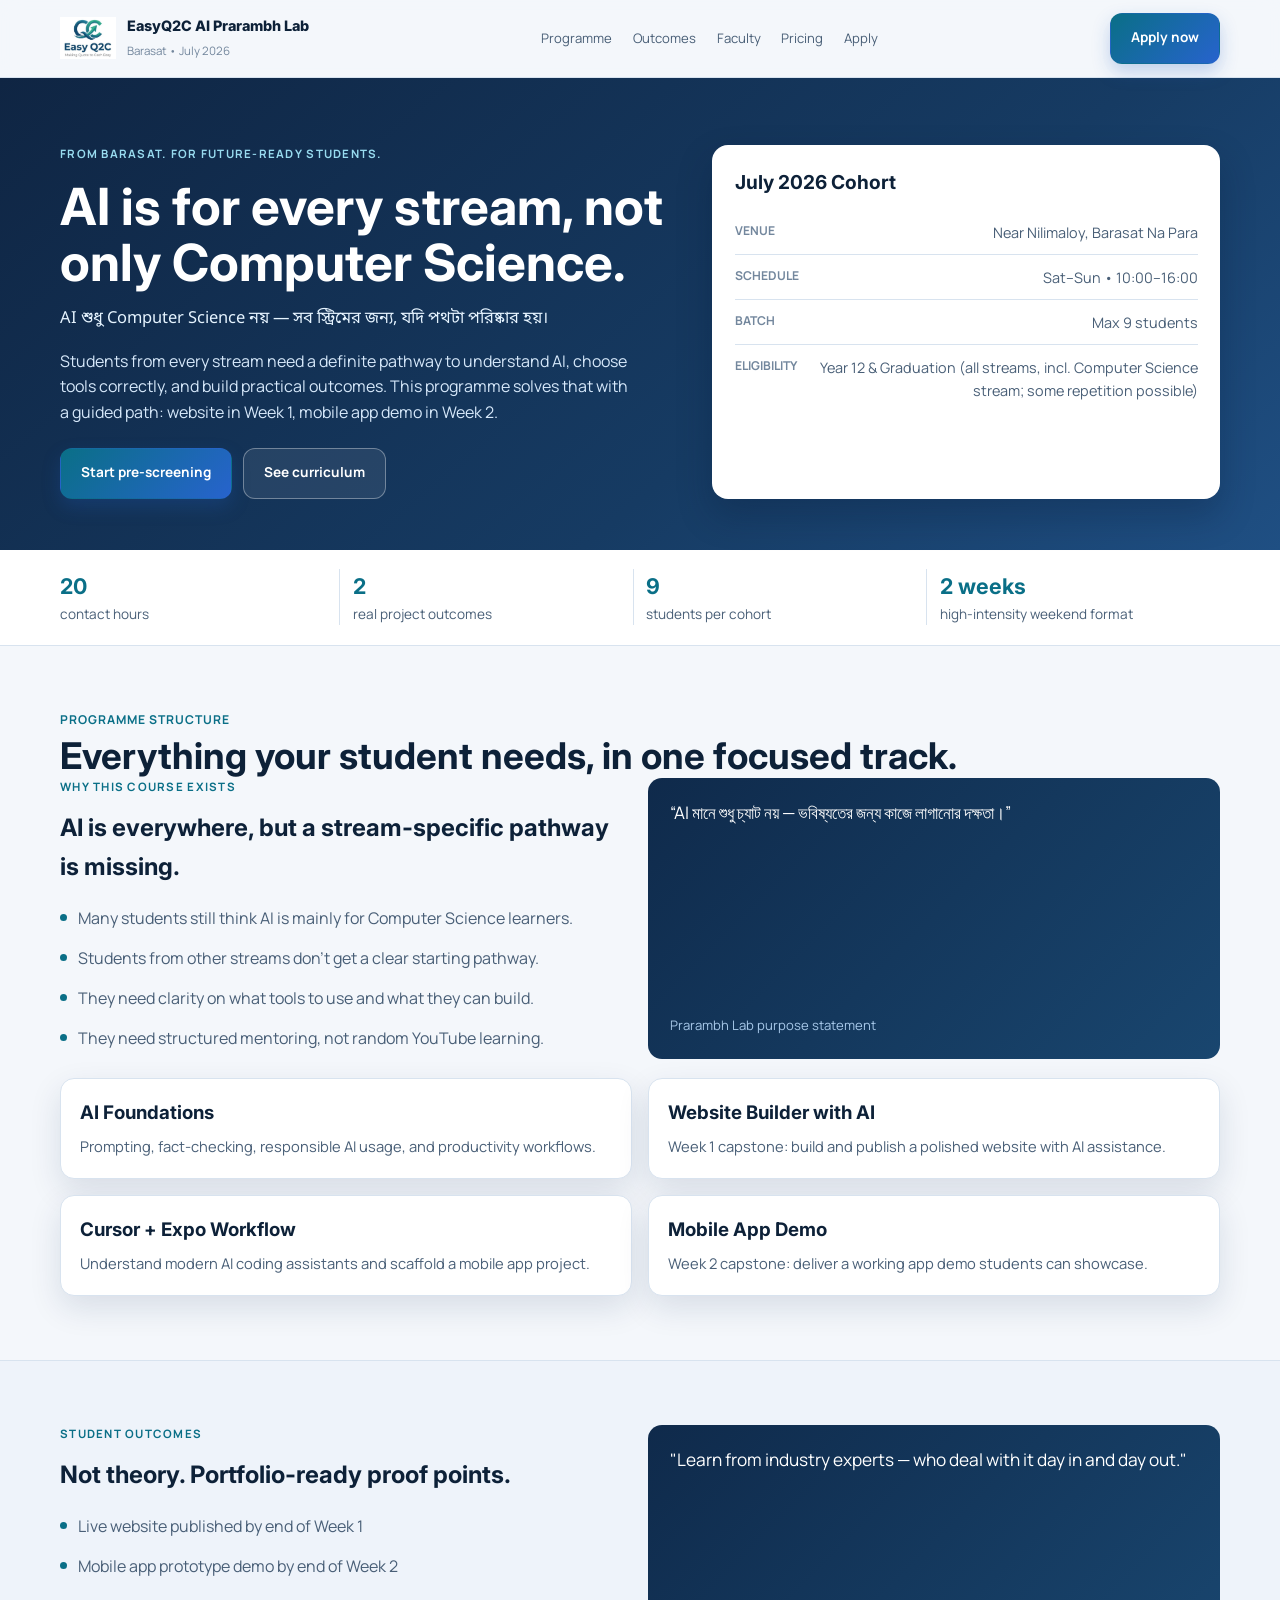
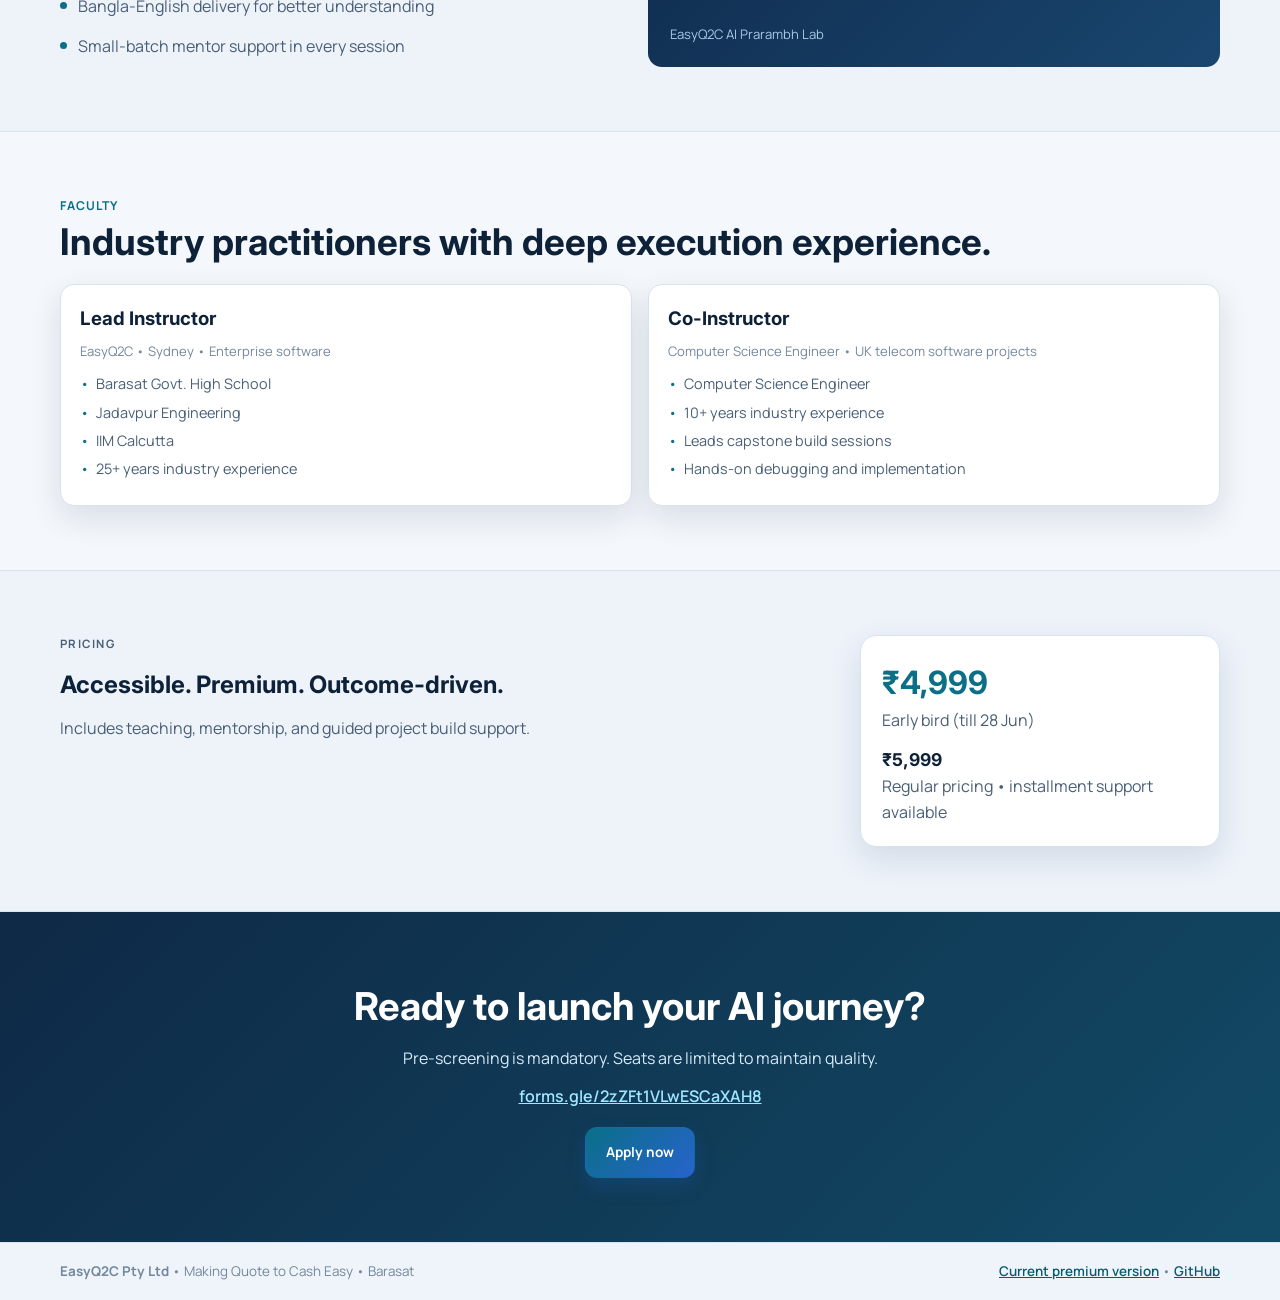
==== index-crimson.html @ 599322ce "Refine positioning: AI is for every stream, not only Computer Science. Update hero and problem frami" ====
<!DOCTYPE html>
<html lang="en">
<head>
  <meta charset="UTF-8">
  <meta name="viewport" content="width=device-width, initial-scale=1.0">
  <meta name="description" content="EasyQ2C AI Prarambh Lab — AI is for every stream, not only Computer Science. Premium hybrid training in Barasat with a clear pathway to use and build with AI tools.">
  <title>EasyQ2C AI Prarambh Lab | Crimson-style Preview</title>
  <link rel="stylesheet" href="styles-crimson.css?v=20260621-0112">
  <link rel="icon" href="assets/EasyQ2CLogo.jpeg" type="image/jpeg">
</head>
<body>
  <header class="site-header">
    <div class="container header-inner">
      <a class="brand" href="#">
        <img src="assets/EasyQ2CLogo.jpeg" alt="EasyQ2C">
        <div>
          <strong>EasyQ2C AI Prarambh Lab</strong>
          <span>Barasat • July 2026</span>
        </div>
      </a>
      <button id="menuToggle" class="menu-toggle" aria-label="Toggle menu">☰</button>
      <nav>
        <ul id="navLinks" class="nav-links">
          <li><a href="#programme">Programme</a></li>
          <li><a href="#outcomes">Outcomes</a></li>
          <li><a href="#faculty">Faculty</a></li>
          <li><a href="#pricing">Pricing</a></li>
          <li><a href="#apply">Apply</a></li>
        </ul>
      </nav>
      <a id="headerCtaDesktop" class="btn btn-primary" href="https://forms.gle/2zZFt1VLwESCaXAH8" target="_blank" rel="noopener">Apply now</a>
    </div>
  </header>

  <section class="hero">
    <div class="container hero-grid">
      <div class="hero-copy">
        <p class="eyebrow">From Barasat. For future-ready students.</p>
        <h1>AI is for every stream, not only Computer Science.</h1>
        <p class="hero-sub">AI শুধু Computer Science নয় — সব স্ট্রিমের জন্য, যদি পথটা পরিষ্কার হয়।</p>
        <p class="hero-lead">
          Students from every stream need a definite pathway to understand AI, choose tools correctly,
          and build practical outcomes. This programme solves that with a guided path: website in Week 1, mobile app demo in Week 2.
        </p>
        <div class="hero-actions">
          <a class="btn btn-primary" href="https://forms.gle/2zZFt1VLwESCaXAH8" target="_blank" rel="noopener">Start pre-screening</a>
          <a class="btn btn-secondary" href="#programme">See curriculum</a>
        </div>
      </div>
      <aside class="hero-panel">
        <h2>July 2026 Cohort</h2>
        <ul>
          <li><strong>Venue</strong><span>Near Nilimaloy, Barasat Na Para</span></li>
          <li><strong>Schedule</strong><span>Sat–Sun • 10:00–16:00</span></li>
          <li><strong>Batch</strong><span>Max 9 students</span></li>
          <li><strong>Eligibility</strong><span>Year 12 & Graduation (all streams, incl. Computer Science stream; some repetition possible)</span></li>
        </ul>
      </aside>
    </div>
  </section>

  <section class="trust-strip">
    <div class="container trust-grid">
      <article><h3>20</h3><p>contact hours</p></article>
      <article><h3>2</h3><p>real project outcomes</p></article>
      <article><h3>9</h3><p>students per cohort</p></article>
      <article><h3>2 weeks</h3><p>high-intensity weekend format</p></article>
    </div>
  </section>

  <section id="programme" class="section">
    <div class="container">
      <header class="section-head">
        <p>Programme Structure</p>
        <h2>Everything your student needs, in one focused track.</h2>
      </header>
      <div class="split" style="margin-bottom:1rem;">
        <div>
          <p class="eyebrow-dark">Why this course exists</p>
          <h2>AI is everywhere, but a stream-specific pathway is missing.</h2>
          <ul class="checklist">
            <li>Many students still think AI is mainly for Computer Science learners.</li>
            <li>Students from other streams don't get a clear starting pathway.</li>
            <li>They need clarity on what tools to use and what they can build.</li>
            <li>They need structured mentoring, not random YouTube learning.</li>
          </ul>
        </div>
        <div class="quote-box">
          <p>“AI মানে শুধু চ্যাট নয় — ভবিষ্যতের জন্য কাজে লাগানোর দক্ষতা।”</p>
          <span>Prarambh Lab purpose statement</span>
        </div>
      </div>
      <div class="service-grid">
        <article class="card">
          <h3>AI Foundations</h3>
          <p>Prompting, fact-checking, responsible AI usage, and productivity workflows.</p>
        </article>
        <article class="card">
          <h3>Website Builder with AI</h3>
          <p>Week 1 capstone: build and publish a polished website with AI assistance.</p>
        </article>
        <article class="card">
          <h3>Cursor + Expo Workflow</h3>
          <p>Understand modern AI coding assistants and scaffold a mobile app project.</p>
        </article>
        <article class="card">
          <h3>Mobile App Demo</h3>
          <p>Week 2 capstone: deliver a working app demo students can showcase.</p>
        </article>
      </div>
    </div>
  </section>

  <section id="outcomes" class="section section-alt">
    <div class="container split">
      <div>
        <p class="eyebrow-dark">Student outcomes</p>
        <h2>Not theory. Portfolio-ready proof points.</h2>
        <ul class="checklist">
          <li>Live website published by end of Week 1</li>
          <li>Mobile app prototype demo by end of Week 2</li>
          <li>Bangla-English delivery for better understanding</li>
          <li>Small-batch mentor support in every session</li>
        </ul>
      </div>
      <div class="quote-box">
        <p>"Learn from industry experts — who deal with it day in and day out."</p>
        <span>EasyQ2C AI Prarambh Lab</span>
      </div>
    </div>
  </section>

  <section id="faculty" class="section">
    <div class="container">
      <header class="section-head">
        <p>Faculty</p>
        <h2>Industry practitioners with deep execution experience.</h2>
      </header>
      <div class="faculty-grid">
        <article class="faculty-card">
          <h3>Lead Instructor</h3>
          <p class="meta">EasyQ2C • Sydney • Enterprise software</p>
          <ul>
            <li>Barasat Govt. High School</li>
            <li>Jadavpur Engineering</li>
            <li>IIM Calcutta</li>
            <li>25+ years industry experience</li>
          </ul>
        </article>
        <article class="faculty-card">
          <h3>Co-Instructor</h3>
          <p class="meta">Computer Science Engineer • UK telecom software projects</p>
          <ul>
            <li>Computer Science Engineer</li>
            <li>10+ years industry experience</li>
            <li>Leads capstone build sessions</li>
            <li>Hands-on debugging and implementation</li>
          </ul>
        </article>
      </div>
    </div>
  </section>

  <section id="pricing" class="section section-alt">
    <div class="container pricing-wrap">
      <div>
        <p class="eyebrow-dark">Pricing</p>
        <h2>Accessible. Premium. Outcome-driven.</h2>
        <p>Includes teaching, mentorship, and guided project build support.</p>
      </div>
      <div class="price-card">
        <h3>₹4,999</h3>
        <p>Early bird (till 28 Jun)</p>
        <h4>₹5,999</h4>
        <p>Regular pricing • installment support available</p>
      </div>
    </div>
  </section>

  <section id="apply" class="section cta-final">
    <div class="container cta-inner">
      <h2>Ready to launch your AI journey?</h2>
      <p>Pre-screening is mandatory. Seats are limited to maintain quality.</p>
      <a class="cta-link" href="https://forms.gle/2zZFt1VLwESCaXAH8" target="_blank" rel="noopener">forms.gle/2zZFt1VLwESCaXAH8</a>
      <div class="hero-actions">
        <a class="btn btn-primary" href="https://forms.gle/2zZFt1VLwESCaXAH8" target="_blank" rel="noopener">Apply now</a>
        <a class="btn btn-secondary" data-whatsapp-btn href="#" style="display:none">Contact on WhatsApp</a>
      </div>
    </div>
  </section>

  <footer class="site-footer">
    <div class="container footer-inner">
      <p><strong>EasyQ2C Pty Ltd</strong> • Making Quote to Cash Easy • Barasat</p>
      <p><a href="index.html">Current premium version</a> • <a href="https://github.com/pratim-easyq2c/aitraining-barasat" target="_blank" rel="noopener">GitHub</a></p>
    </div>
  </footer>

  <script src="config.js"></script>
  <script src="site.js?v=20260621-0112"></script>
</body>
</html>
---- styles-crimson.css ----
@import url('https://fonts.googleapis.com/css2?family=Inter:wght@400;500;600;700;800&family=Manrope:wght@400;500;600;700&family=Noto+Sans+Bengali:wght@400;500;600;700&display=swap');

:root {
  --bg: #f4f7fb;
  --surface: #ffffff;
  --surface-alt: #eef3fa;
  --text: #0d2138;
  --text-soft: #495f77;
  --muted: #73879d;
  --line: #d8e3ef;
  --brand: #0a6f87;
  --brand-2: #2763cd;
  --brand-dark: #085b6f;
  --hero: #0f2543;
  --hero-2: #163b63;
  --white: #ffffff;
  --success: #1f8f64;
  --radius: 16px;
  --shadow: 0 12px 32px rgba(17, 44, 79, 0.12);
  --max: 1160px;
  --font-heading: 'Inter', system-ui, sans-serif;
  --font-body: 'Manrope', system-ui, sans-serif;
  --font-bn: 'Noto Sans Bengali', sans-serif;
}

* { box-sizing: border-box; margin: 0; padding: 0; }
html { scroll-behavior: smooth; }
body {
  font-family: var(--font-body);
  background: var(--bg);
  color: var(--text);
  line-height: 1.6;
}

a { color: inherit; }
.container { width: min(var(--max), 92vw); margin: 0 auto; }

.site-header {
  position: sticky;
  top: 0;
  z-index: 100;
  background: rgba(244, 247, 251, 0.92);
  backdrop-filter: blur(10px);
  border-bottom: 1px solid var(--line);
}
.header-inner {
  display: flex;
  align-items: center;
  justify-content: space-between;
  gap: 1rem;
  padding: 0.8rem 0;
}
.brand {
  display: flex;
  align-items: center;
  gap: 0.7rem;
  text-decoration: none;
}
.brand img { height: 42px; }
.brand strong {
  display: block;
  font-family: var(--font-heading);
  font-weight: 800;
  font-size: 0.9rem;
}
.brand span { font-size: 0.72rem; color: var(--muted); }

.nav-links {
  display: flex;
  list-style: none;
  gap: 1.3rem;
  font-size: 0.82rem;
  color: var(--text-soft);
}
.nav-links a { text-decoration: none; }
.nav-links a:hover { color: var(--brand); }

.menu-toggle {
  display: none;
  border: 1px solid var(--line);
  border-radius: 8px;
  background: var(--surface);
  padding: 0.25rem 0.6rem;
}

.btn {
  display: inline-flex;
  align-items: center;
  justify-content: center;
  text-decoration: none;
  padding: 0.85rem 1.25rem;
  border-radius: 12px;
  font-size: 0.85rem;
  font-weight: 700;
  border: 1px solid transparent;
  transition: 0.2s ease;
}
.btn:hover { transform: translateY(-1px); text-decoration: none; }
.btn-primary {
  color: var(--white);
  background: linear-gradient(135deg, var(--brand), var(--brand-2));
  box-shadow: 0 8px 18px rgba(32, 91, 188, 0.25);
}
.btn-secondary {
  color: var(--white);
  border-color: rgba(255, 255, 255, 0.35);
  background: rgba(255, 255, 255, 0.08);
}

.hero {
  background: linear-gradient(140deg, var(--hero) 0%, var(--hero-2) 62%, #1f4f83 100%);
  color: var(--white);
  padding: 4.2rem 0 3.2rem;
}
.hero-grid {
  display: grid;
  grid-template-columns: 1.1fr 0.9fr;
  gap: 2rem;
}
.eyebrow, .eyebrow-dark {
  font-size: 0.72rem;
  text-transform: uppercase;
  letter-spacing: 0.11em;
  font-weight: 700;
}
.eyebrow { color: #98dbef; margin-bottom: 0.9rem; }
.hero h1 {
  font-family: var(--font-heading);
  font-size: clamp(2rem, 4.4vw, 3.2rem);
  line-height: 1.1;
  margin-bottom: 1rem;
}
.hero-sub {
  font-family: var(--font-bn);
  font-size: 1.03rem;
  color: #e6f4ff;
  margin-bottom: 1rem;
}
.hero-lead {
  color: #d6e8fa;
  font-size: 1rem;
  margin-bottom: 1.4rem;
  max-width: 36rem;
}
.hero-actions { display: flex; flex-wrap: wrap; gap: 0.7rem; }

.hero-panel {
  background: var(--surface);
  color: var(--text);
  border-radius: var(--radius);
  padding: 1.4rem;
  box-shadow: 0 16px 34px rgba(7, 26, 54, 0.28);
}
.hero-panel h2 {
  font-family: var(--font-heading);
  font-size: 1.2rem;
  margin-bottom: 0.8rem;
}
.hero-panel ul { list-style: none; }
.hero-panel li {
  display: flex;
  justify-content: space-between;
  gap: 1rem;
  padding: 0.65rem 0;
  border-bottom: 1px solid var(--line);
}
.hero-panel li:last-child { border-bottom: none; }
.hero-panel strong { font-size: 0.76rem; color: var(--muted); text-transform: uppercase; }
.hero-panel span { font-size: 0.9rem; color: var(--text-soft); text-align: right; }

.trust-strip {
  background: var(--surface);
  border-bottom: 1px solid var(--line);
}
.trust-grid {
  display: grid;
  grid-template-columns: repeat(4, 1fr);
  gap: 0.8rem;
  padding: 1.2rem 0;
}
.trust-grid article {
  border-right: 1px solid var(--line);
  padding-right: 0.8rem;
}
.trust-grid article:last-child { border-right: none; }
.trust-grid h3 {
  font-family: var(--font-heading);
  color: var(--brand);
  font-size: 1.35rem;
}
.trust-grid p { color: var(--text-soft); font-size: 0.85rem; }

.section { padding: 4rem 0; }
.section-alt { background: var(--surface-alt); border-block: 1px solid var(--line); }

.section-head p {
  color: var(--brand);
  font-weight: 700;
  margin-bottom: 0.3rem;
  font-size: 0.76rem;
  text-transform: uppercase;
  letter-spacing: 0.08em;
}
.section-head h2 {
  font-family: var(--font-heading);
  font-size: clamp(1.6rem, 3.1vw, 2.3rem);
  line-height: 1.2;
}

.service-grid, .faculty-grid {
  margin-top: 1.2rem;
  display: grid;
  grid-template-columns: repeat(2, 1fr);
  gap: 1rem;
}
.card, .faculty-card {
  background: var(--surface);
  border: 1px solid var(--line);
  border-radius: 14px;
  box-shadow: var(--shadow);
  padding: 1.2rem;
}
.card h3, .faculty-card h3 {
  font-family: var(--font-heading);
  margin-bottom: 0.45rem;
}
.card p, .faculty-card p { color: var(--text-soft); font-size: 0.92rem; }

.split {
  display: grid;
  grid-template-columns: 1fr 1fr;
  gap: 1rem;
  align-items: stretch;
}
.eyebrow-dark {
  color: var(--brand);
  margin-bottom: 0.8rem;
}
.split h2 {
  font-family: var(--font-heading);
  margin-bottom: 0.8rem;
}

.checklist { list-style: none; }
.checklist li {
  padding: 0.45rem 0 0.45rem 1.15rem;
  position: relative;
  color: var(--text-soft);
}
.checklist li::before {
  content: '';
  position: absolute;
  left: 0;
  top: 0.95rem;
  width: 7px;
  height: 7px;
  border-radius: 50%;
  background: var(--brand);
}

.quote-box {
  border-radius: 14px;
  background: linear-gradient(135deg, #0f2a4b 0%, #19466f 100%);
  color: var(--white);
  padding: 1.4rem;
  display: flex;
  flex-direction: column;
  justify-content: space-between;
}
.quote-box p {
  font-size: 1.08rem;
  line-height: 1.45;
  margin-bottom: 1rem;
}
.quote-box span { color: #a7c8e9; font-size: 0.82rem; }

.faculty-card .meta { color: var(--muted); font-size: 0.82rem; margin-bottom: 0.65rem; }
.faculty-card ul { list-style: none; }
.faculty-card li {
  color: var(--text-soft);
  font-size: 0.9rem;
  margin: 0.33rem 0;
  padding-left: 1rem;
  position: relative;
}
.faculty-card li::before {
  content: '•';
  position: absolute;
  left: 0;
  color: var(--brand);
}

.pricing-wrap {
  display: grid;
  grid-template-columns: 1fr 360px;
  gap: 1rem;
  align-items: stretch;
}
.pricing-wrap h2 {
  font-family: var(--font-heading);
  margin-bottom: 0.7rem;
}
.pricing-wrap p { color: var(--text-soft); }

.price-card {
  border-radius: 16px;
  background: var(--surface);
  border: 1px solid var(--line);
  box-shadow: var(--shadow);
  padding: 1.3rem;
}
.price-card h3 {
  font-family: var(--font-heading);
  font-size: 2rem;
  color: var(--brand);
}
.price-card h4 {
  margin-top: 0.8rem;
  font-family: var(--font-heading);
  font-size: 1.1rem;
}

.cta-final {
  background: linear-gradient(135deg, #0e2946 0%, #124a65 100%);
  color: var(--white);
}
.cta-inner {
  text-align: center;
}
.cta-inner h2 {
  font-family: var(--font-heading);
  font-size: clamp(1.7rem, 3vw, 2.4rem);
}
.cta-inner p {
  margin-top: 0.5rem;
  color: #d7eaf9;
}
.cta-link {
  display: inline-block;
  margin: 0.8rem 0 1.1rem;
  color: #9fe7ff;
  font-weight: 600;
}
.cta-inner .hero-actions { justify-content: center; }

.site-footer {
  background: #eef4fa;
  border-top: 1px solid var(--line);
  padding: 1.1rem 0;
}
.footer-inner {
  display: flex;
  justify-content: space-between;
  gap: 0.8rem;
  flex-wrap: wrap;
  color: var(--muted);
  font-size: 0.84rem;
}
.site-footer a { color: var(--brand-dark); font-weight: 600; }

@media (max-width: 980px) {
  .hero-grid,
  .split,
  .pricing-wrap {
    grid-template-columns: 1fr;
  }
  .service-grid,
  .faculty-grid,
  .trust-grid {
    grid-template-columns: 1fr 1fr;
  }
}

@media (max-width: 768px) {
  .menu-toggle { display: block; }
  .nav-links {
    display: none;
    position: absolute;
    top: 100%;
    left: 0;
    right: 0;
    background: var(--surface);
    border: 1px solid var(--line);
    border-top: none;
    padding: 0.8rem;
    flex-direction: column;
    gap: 0.8rem;
  }
  .nav-links.open { display: flex; }
  .header-inner { position: relative; }
  .trust-grid,
  .service-grid,
  .faculty-grid {
    grid-template-columns: 1fr;
  }
  .trust-grid article {
    border-right: none;
    border-bottom: 1px solid var(--line);
    padding-bottom: 0.7rem;
  }
  .trust-grid article:last-child { border-bottom: none; }
}
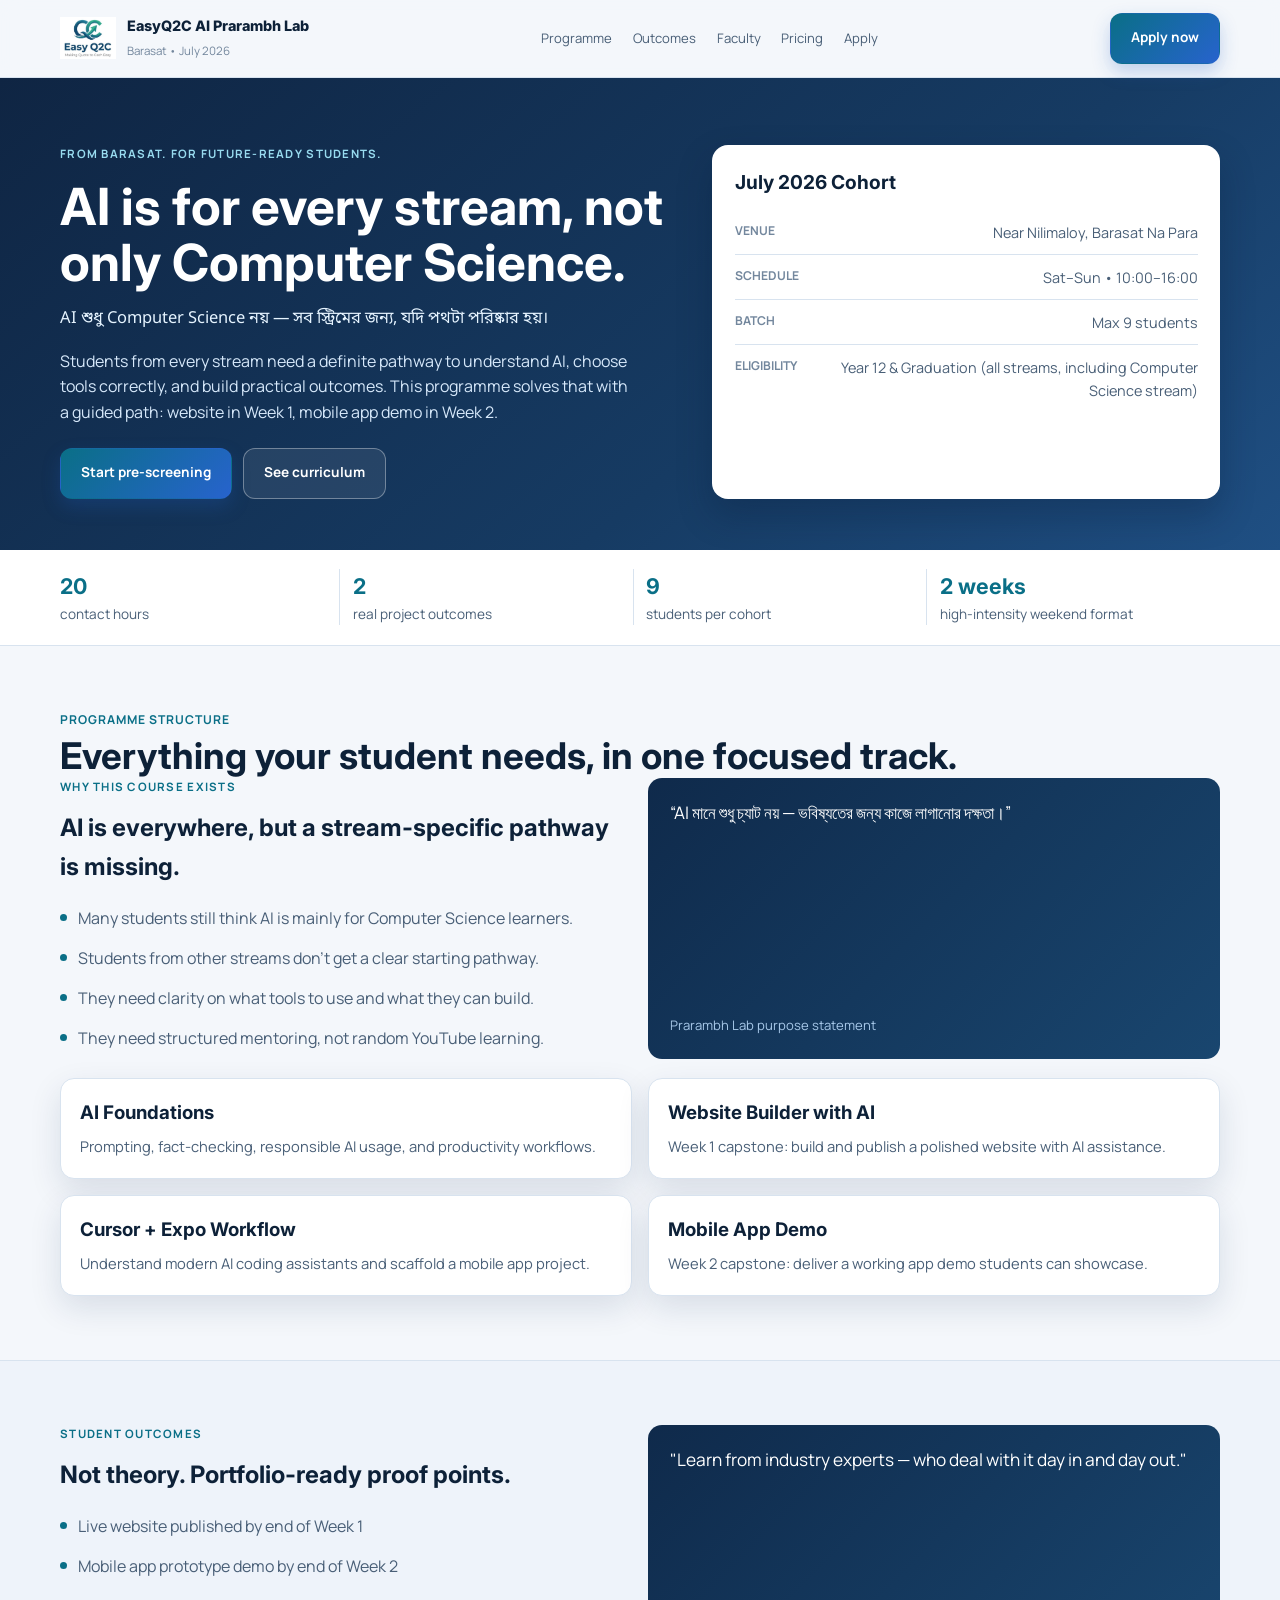
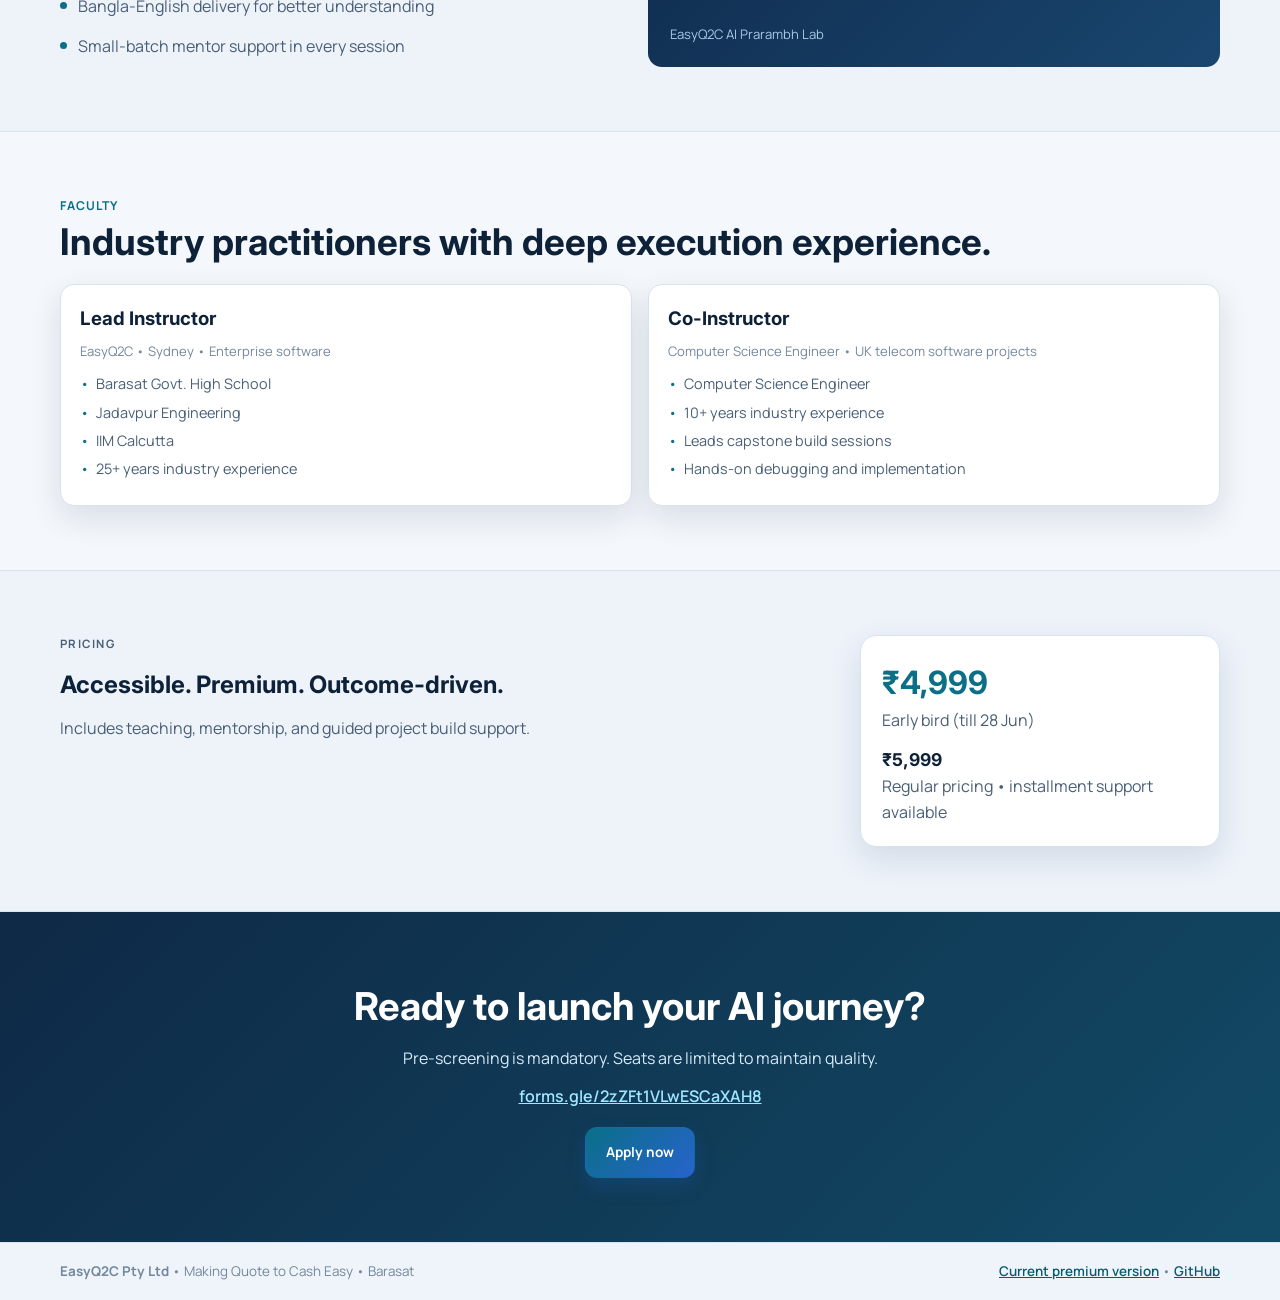
==== commit 1c1683c2: "Remove repetition disclaimer for Computer Science stream students. Co-authored-by: Cursor <cursorage" ====
--- a/index-crimson.html
+++ b/index-crimson.html
@@ -53,7 +53,7 @@
           <li><strong>Venue</strong><span>Near Nilimaloy, Barasat Na Para</span></li>
           <li><strong>Schedule</strong><span>Sat–Sun • 10:00–16:00</span></li>
           <li><strong>Batch</strong><span>Max 9 students</span></li>
-          <li><strong>Eligibility</strong><span>Year 12 & Graduation (all streams, incl. Computer Science stream; some repetition possible)</span></li>
+          <li><strong>Eligibility</strong><span>Year 12 & Graduation (all streams, including Computer Science stream)</span></li>
         </ul>
       </aside>
     </div>
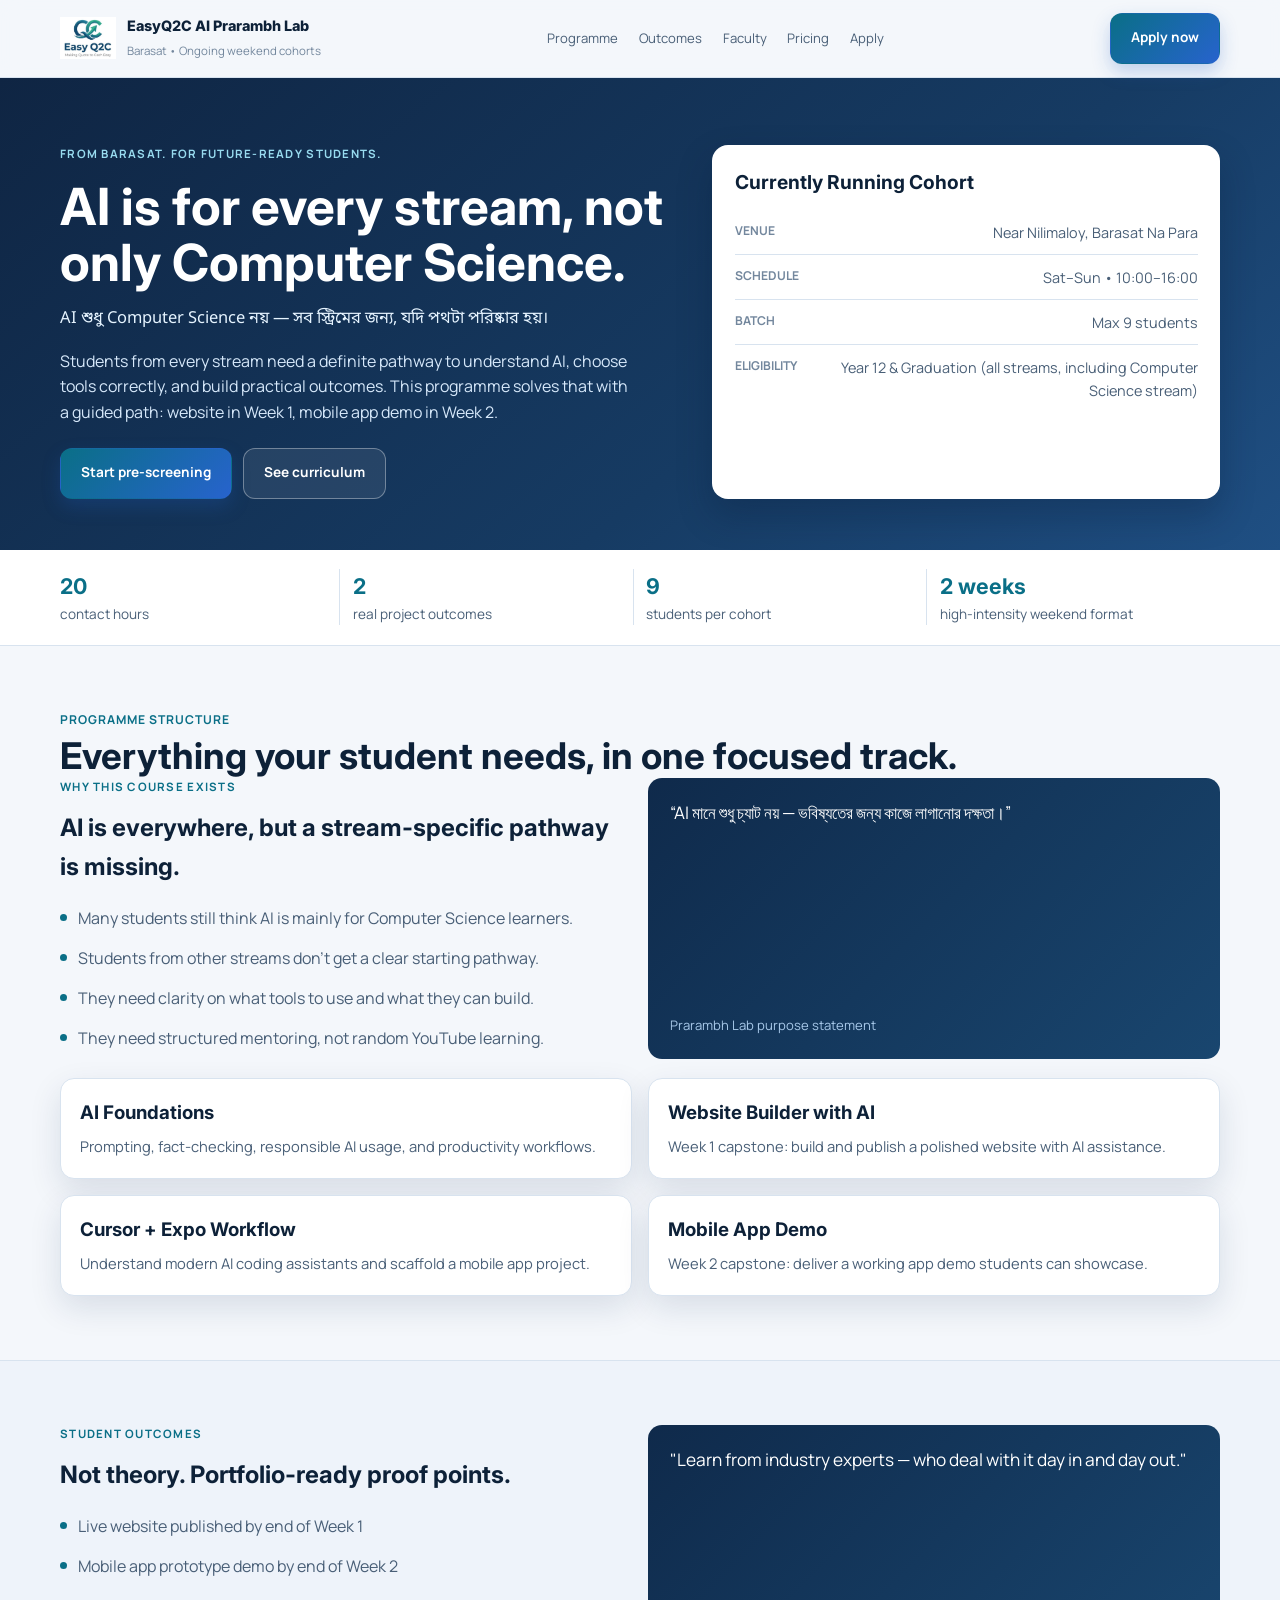
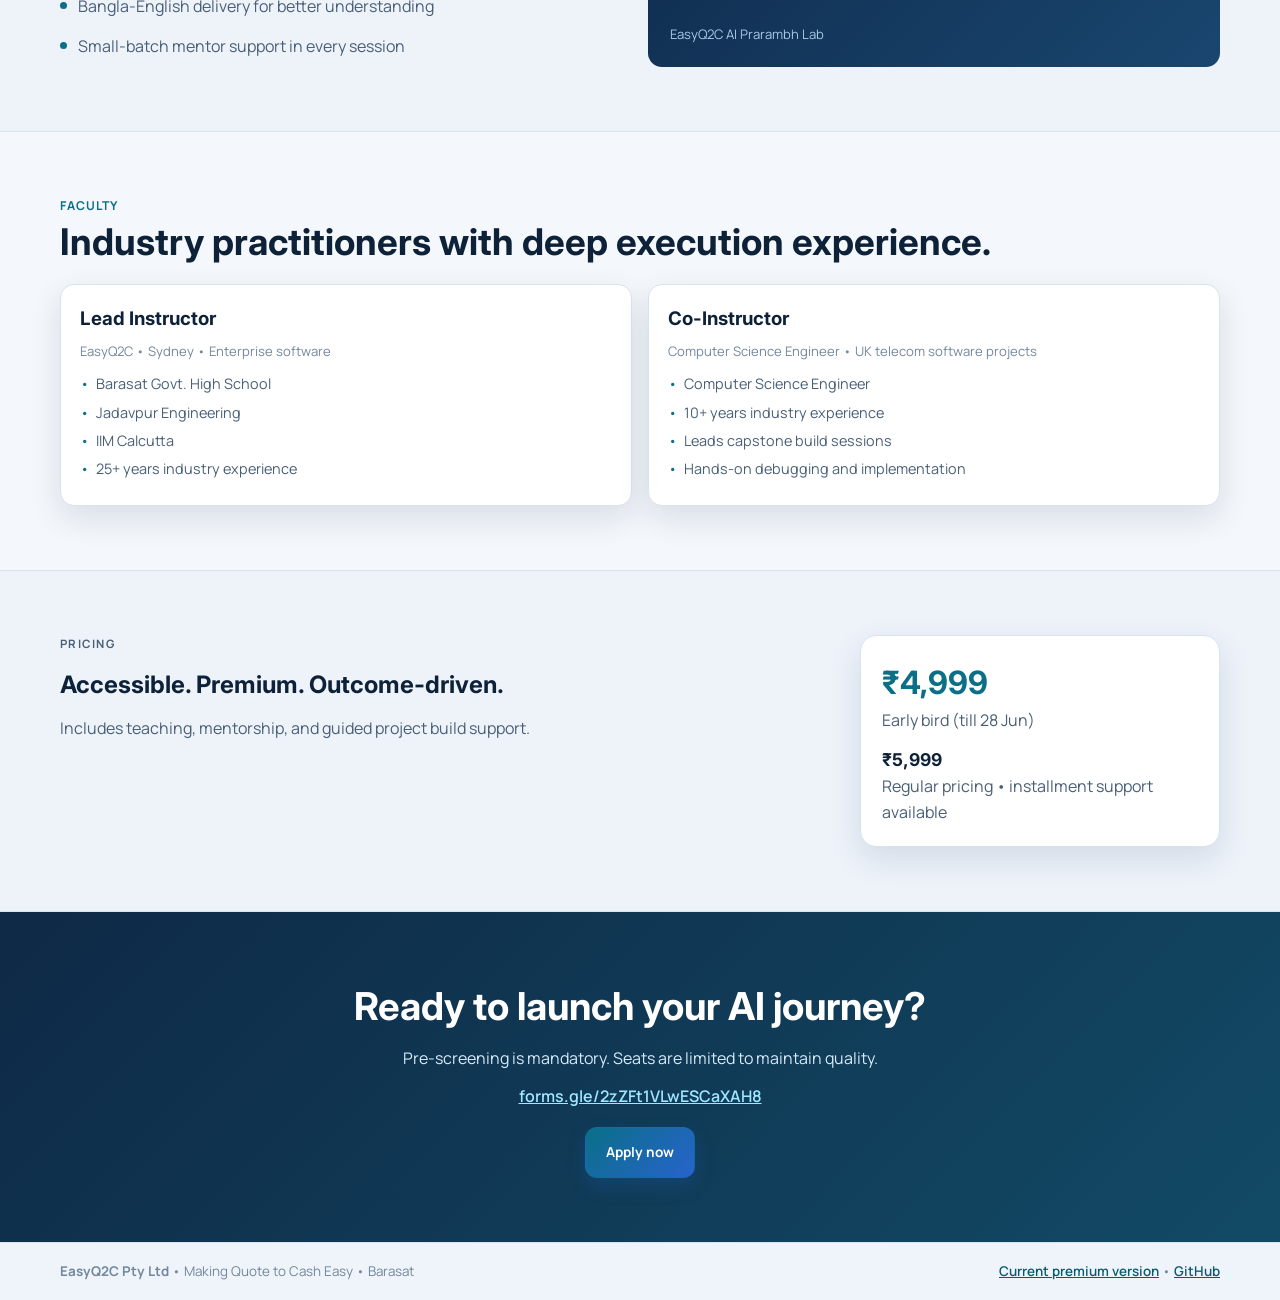
==== commit 65191c18: "Remove exact date references and present programme as ongoing. Switch to running cohort wording and " ====
--- a/index-crimson.html
+++ b/index-crimson.html
@@ -15,7 +15,7 @@
         <img src="assets/EasyQ2CLogo.jpeg" alt="EasyQ2C">
         <div>
           <strong>EasyQ2C AI Prarambh Lab</strong>
-          <span>Barasat • July 2026</span>
+          <span>Barasat • Ongoing weekend cohorts</span>
         </div>
       </a>
       <button id="menuToggle" class="menu-toggle" aria-label="Toggle menu">☰</button>
@@ -48,7 +48,7 @@
         </div>
       </div>
       <aside class="hero-panel">
-        <h2>July 2026 Cohort</h2>
+        <h2>Currently Running Cohort</h2>
         <ul>
           <li><strong>Venue</strong><span>Near Nilimaloy, Barasat Na Para</span></li>
           <li><strong>Schedule</strong><span>Sat–Sun • 10:00–16:00</span></li>
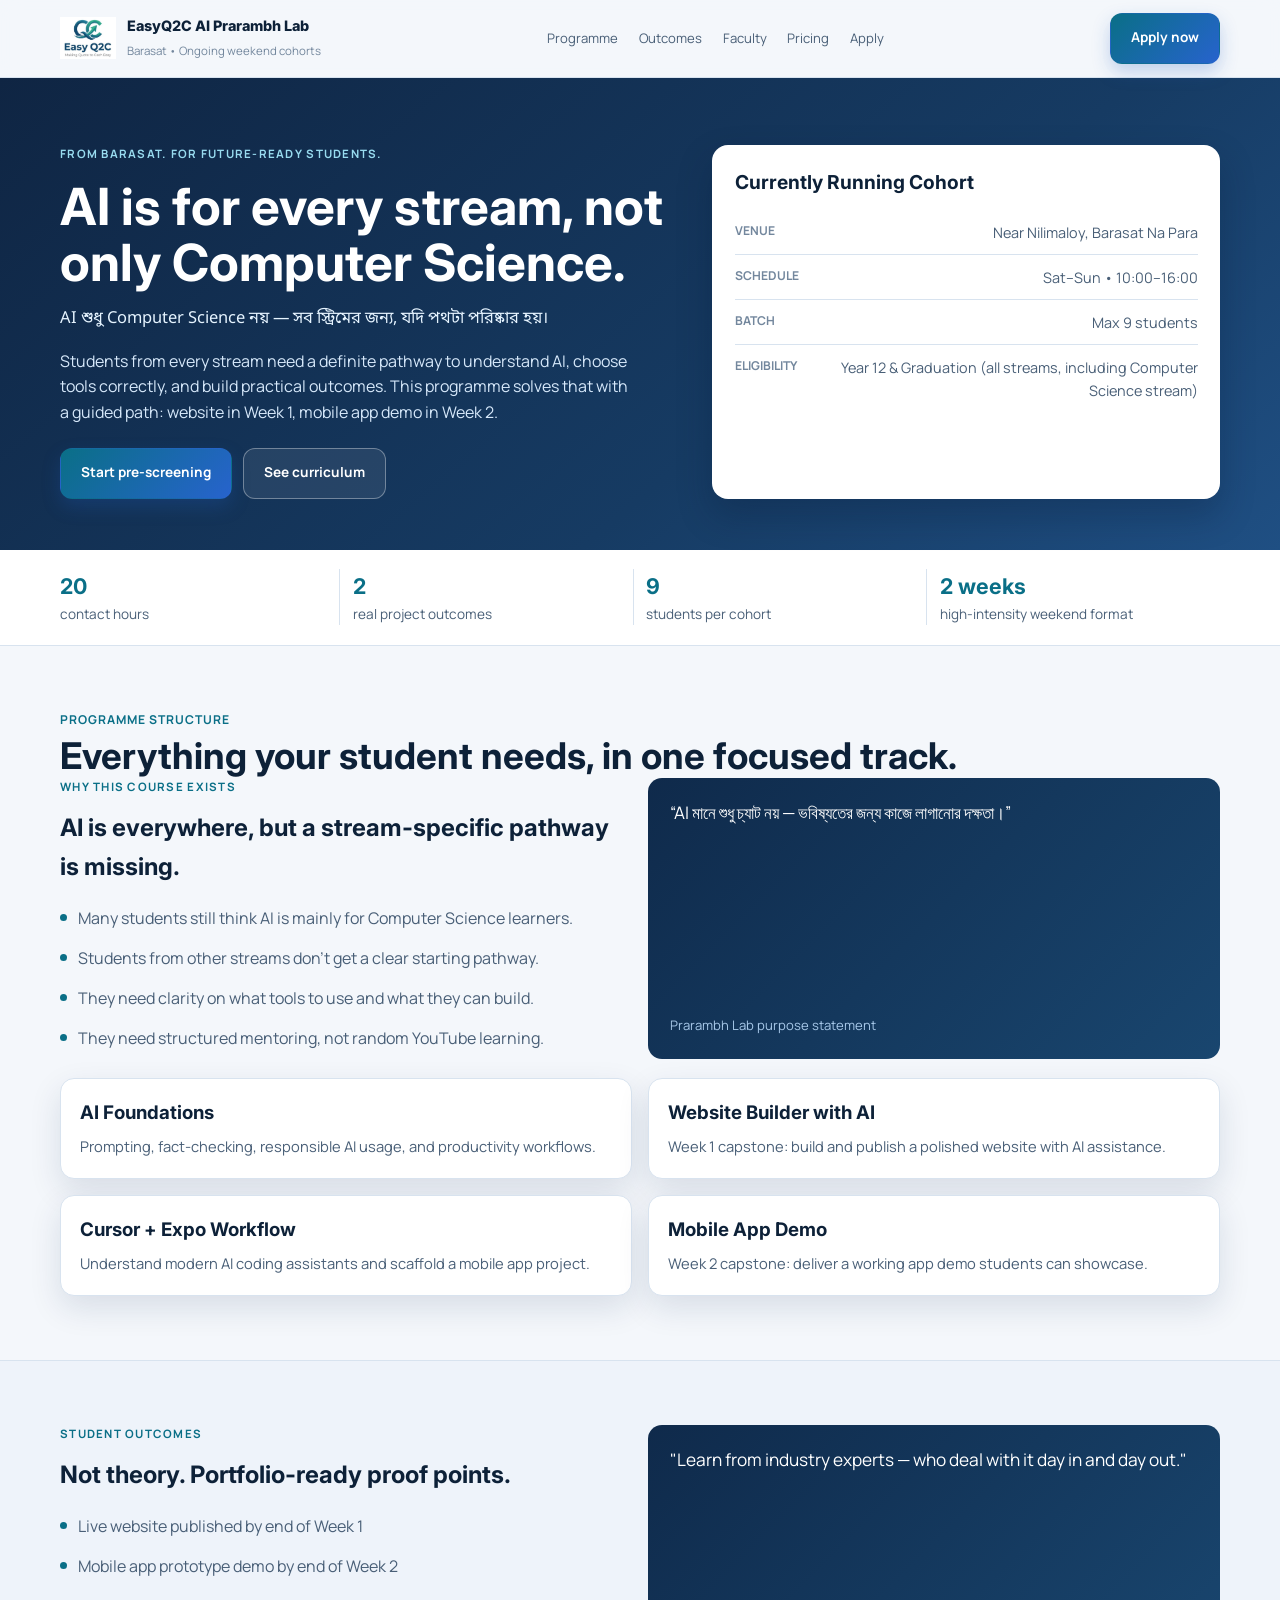
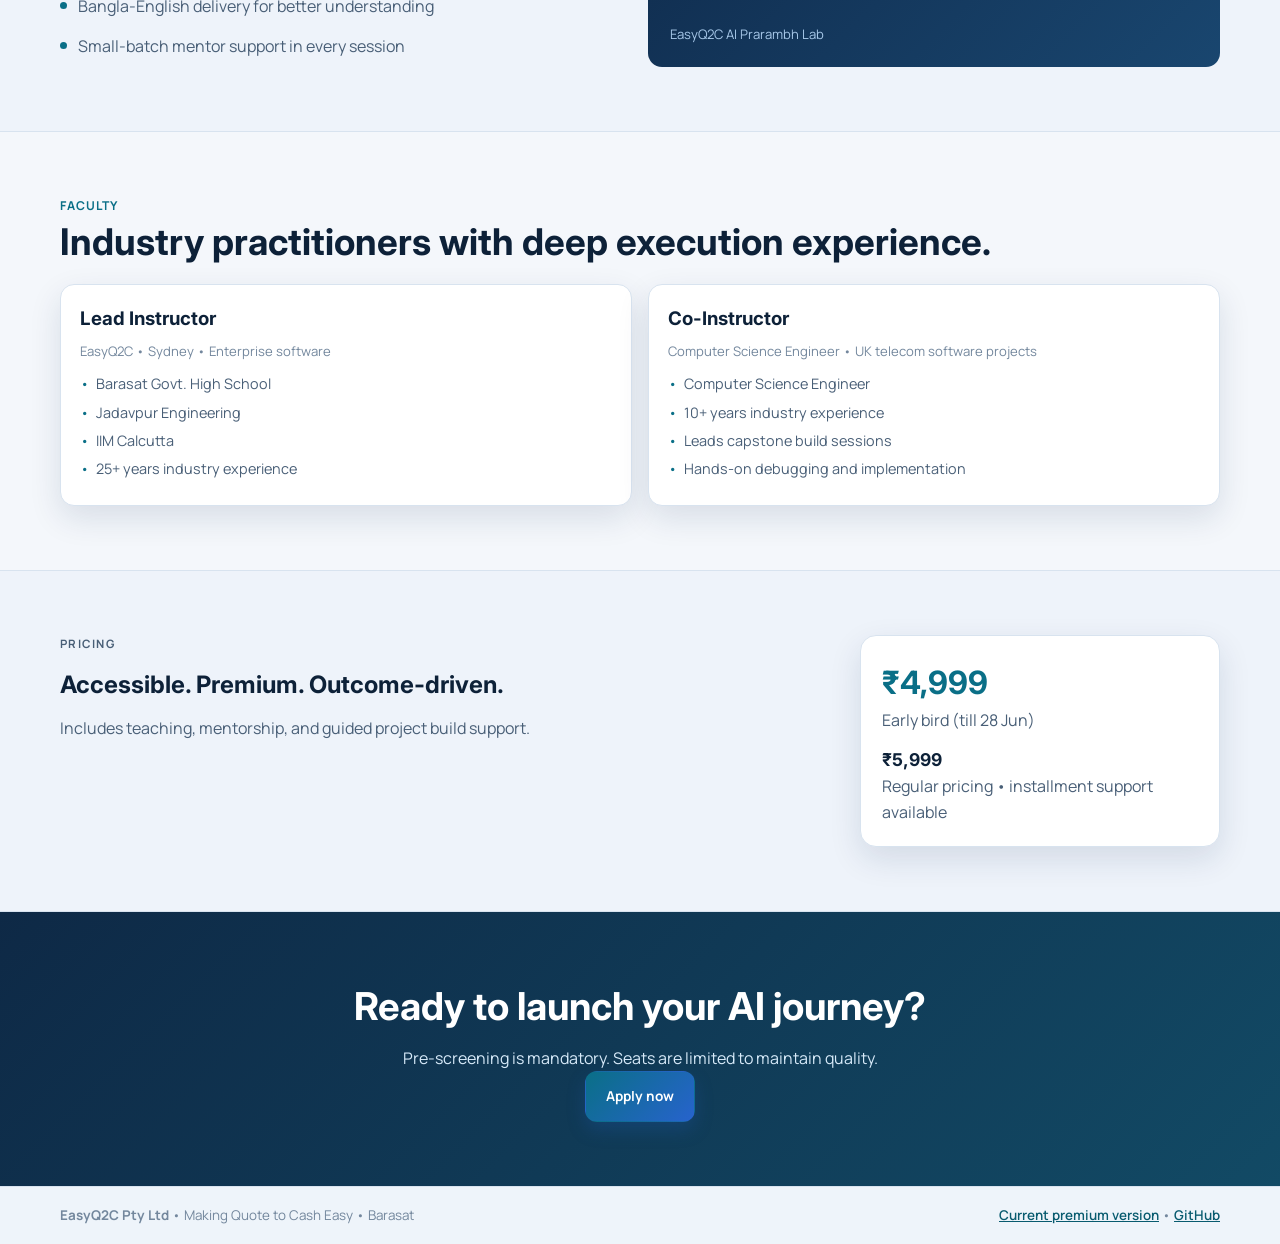
==== commit 7cdcc7a5: "Remove explicit visible form URL from CTA sections. Keep only button-based apply actions on both sit" ====
--- a/index-crimson.html
+++ b/index-crimson.html
@@ -181,7 +181,6 @@
     <div class="container cta-inner">
       <h2>Ready to launch your AI journey?</h2>
       <p>Pre-screening is mandatory. Seats are limited to maintain quality.</p>
-      <a class="cta-link" href="https://forms.gle/2zZFt1VLwESCaXAH8" target="_blank" rel="noopener">forms.gle/2zZFt1VLwESCaXAH8</a>
       <div class="hero-actions">
         <a class="btn btn-primary" href="https://forms.gle/2zZFt1VLwESCaXAH8" target="_blank" rel="noopener">Apply now</a>
         <a class="btn btn-secondary" data-whatsapp-btn href="#" style="display:none">Contact on WhatsApp</a>
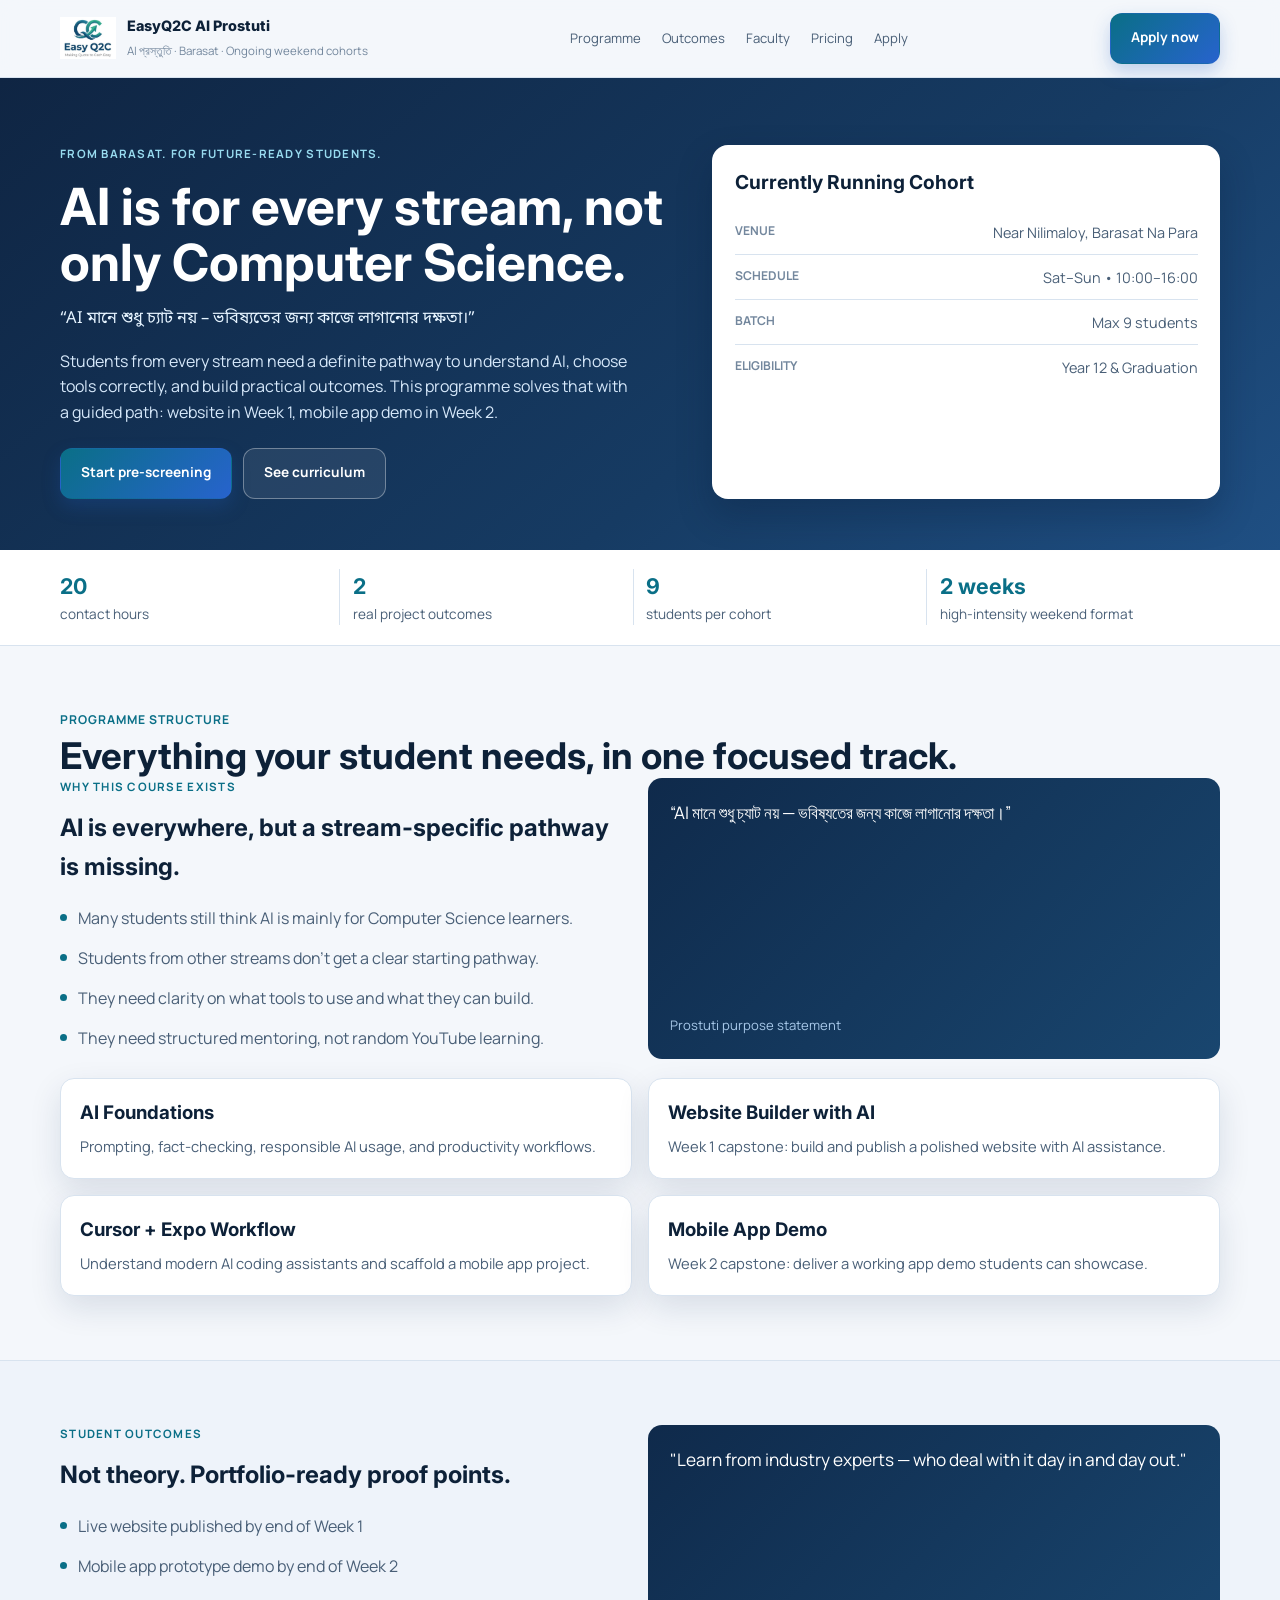
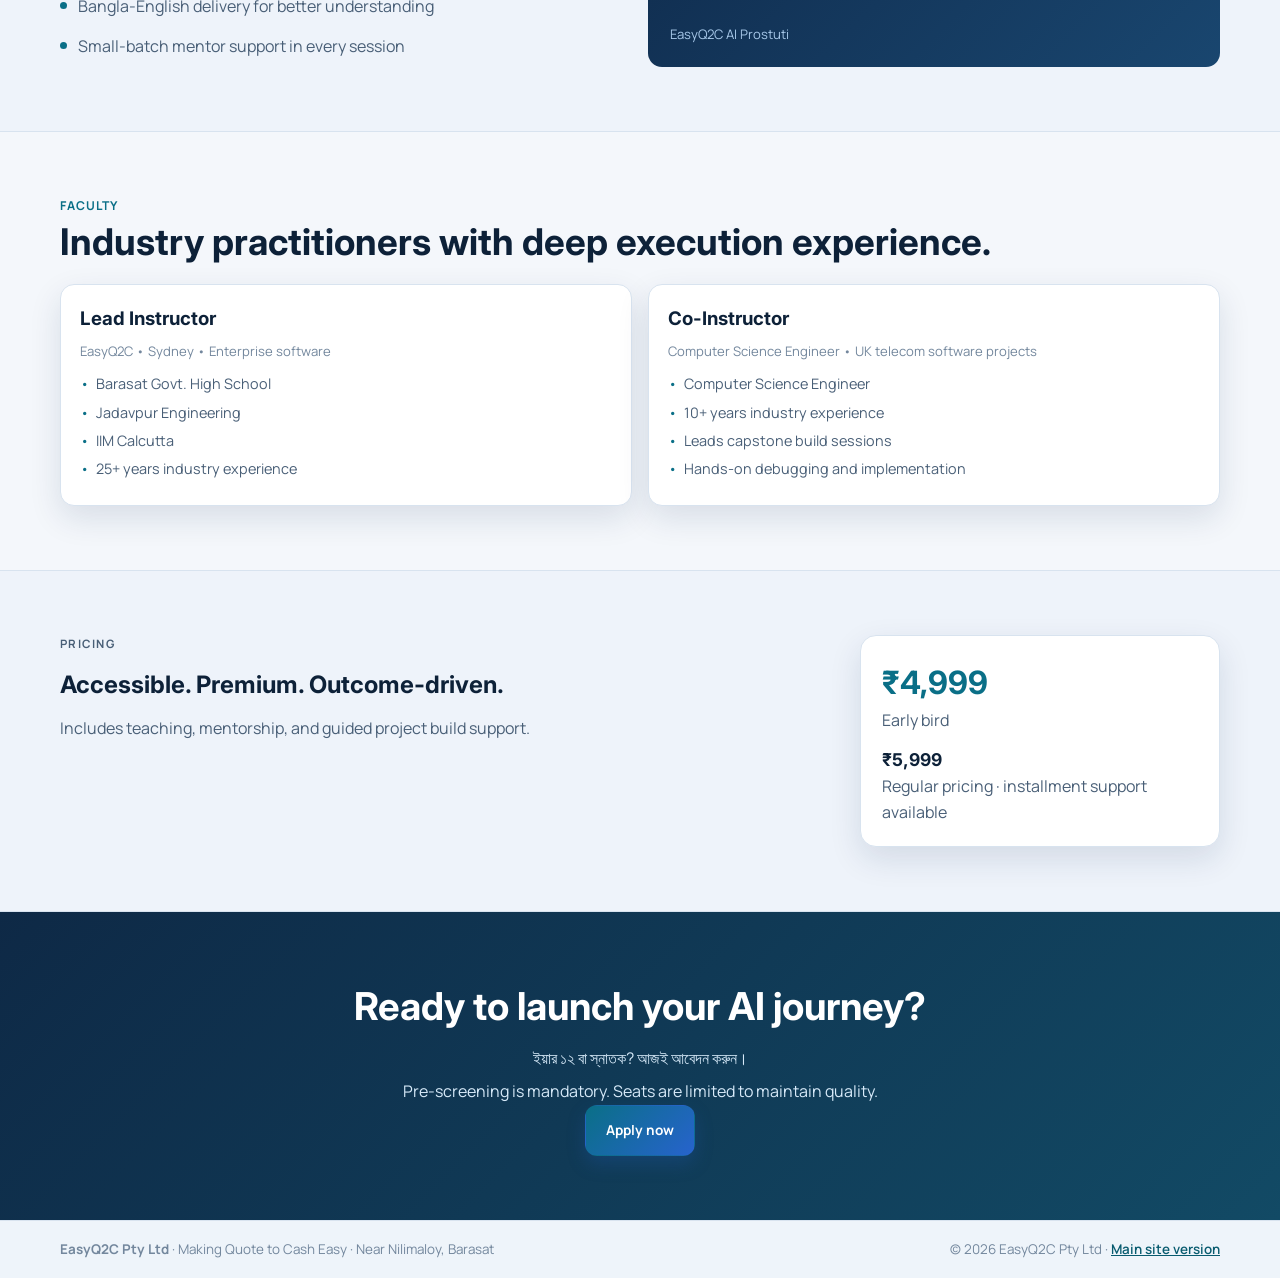
==== commit 3f26189a: "Rename programme to EasyQ2C AI Prostuti across site assets Co-authored-by: Cursor <cursoragent@curso" ====
--- a/index-crimson.html
+++ b/index-crimson.html
@@ -3,9 +3,9 @@
 <head>
   <meta charset="UTF-8">
   <meta name="viewport" content="width=device-width, initial-scale=1.0">
-  <meta name="description" content="EasyQ2C AI Prarambh Lab — AI is for every stream, not only Computer Science. Premium hybrid training in Barasat with a clear pathway to use and build with AI tools.">
-  <title>EasyQ2C AI Prarambh Lab | Crimson-style Preview</title>
-  <link rel="stylesheet" href="styles-crimson.css?v=20260621-0112">
+  <meta name="description" content="EasyQ2C AI Prostuti (AI প্রস্তুতি) — AI is for every stream, not only Computer Science. Premium hybrid training in Barasat with a clear pathway to use and build with AI tools.">
+  <title>EasyQ2C AI Prostuti · Barasat · Crimson Preview</title>
+  <link rel="stylesheet" href="styles-crimson.css?v=20260621-0200">
   <link rel="icon" href="assets/EasyQ2CLogo.jpeg" type="image/jpeg">
 </head>
 <body>
@@ -14,8 +14,8 @@
       <a class="brand" href="#">
         <img src="assets/EasyQ2CLogo.jpeg" alt="EasyQ2C">
         <div>
-          <strong>EasyQ2C AI Prarambh Lab</strong>
-          <span>Barasat • Ongoing weekend cohorts</span>
+          <strong>EasyQ2C AI Prostuti</strong>
+          <span>AI প্রস্তুতি · Barasat · Ongoing weekend cohorts</span>
         </div>
       </a>
       <button id="menuToggle" class="menu-toggle" aria-label="Toggle menu">☰</button>
@@ -37,7 +37,7 @@
       <div class="hero-copy">
         <p class="eyebrow">From Barasat. For future-ready students.</p>
         <h1>AI is for every stream, not only Computer Science.</h1>
-        <p class="hero-sub">AI শুধু Computer Science নয় — সব স্ট্রিমের জন্য, যদি পথটা পরিষ্কার হয়।</p>
+        <p class="hero-sub">“AI মানে শুধু চ্যাট নয় – ভবিষ্যতের জন্য কাজে লাগানোর দক্ষতা।”</p>
         <p class="hero-lead">
           Students from every stream need a definite pathway to understand AI, choose tools correctly,
           and build practical outcomes. This programme solves that with a guided path: website in Week 1, mobile app demo in Week 2.
@@ -53,7 +53,7 @@
           <li><strong>Venue</strong><span>Near Nilimaloy, Barasat Na Para</span></li>
           <li><strong>Schedule</strong><span>Sat–Sun • 10:00–16:00</span></li>
           <li><strong>Batch</strong><span>Max 9 students</span></li>
-          <li><strong>Eligibility</strong><span>Year 12 & Graduation (all streams, including Computer Science stream)</span></li>
+          <li><strong>Eligibility</strong><span>Year 12 &amp; Graduation</span></li>
         </ul>
       </aside>
     </div>
@@ -87,7 +87,7 @@
         </div>
         <div class="quote-box">
           <p>“AI মানে শুধু চ্যাট নয় — ভবিষ্যতের জন্য কাজে লাগানোর দক্ষতা।”</p>
-          <span>Prarambh Lab purpose statement</span>
+          <span>Prostuti purpose statement</span>
         </div>
       </div>
       <div class="service-grid">
@@ -125,7 +125,7 @@
       </div>
       <div class="quote-box">
         <p>"Learn from industry experts — who deal with it day in and day out."</p>
-        <span>EasyQ2C AI Prarambh Lab</span>
+        <span>EasyQ2C AI Prostuti</span>
       </div>
     </div>
   </section>
@@ -170,9 +170,9 @@
       </div>
       <div class="price-card">
         <h3>₹4,999</h3>
-        <p>Early bird (till 28 Jun)</p>
+        <p>Early bird</p>
         <h4>₹5,999</h4>
-        <p>Regular pricing • installment support available</p>
+        <p>Regular pricing · installment support available</p>
       </div>
     </div>
   </section>
@@ -180,7 +180,8 @@
   <section id="apply" class="section cta-final">
     <div class="container cta-inner">
       <h2>Ready to launch your AI journey?</h2>
-      <p>Pre-screening is mandatory. Seats are limited to maintain quality.</p>
+      <p>ইয়ার ১২ বা স্নাতক? আজই আবেদন করুন।</p>
+      <p class="cta-note">Pre-screening is mandatory. Seats are limited to maintain quality.</p>
       <div class="hero-actions">
         <a class="btn btn-primary" href="https://forms.gle/2zZFt1VLwESCaXAH8" target="_blank" rel="noopener">Apply now</a>
         <a class="btn btn-secondary" data-whatsapp-btn href="#" style="display:none">Contact on WhatsApp</a>
@@ -190,12 +191,12 @@
 
   <footer class="site-footer">
     <div class="container footer-inner">
-      <p><strong>EasyQ2C Pty Ltd</strong> • Making Quote to Cash Easy • Barasat</p>
-      <p><a href="index.html">Current premium version</a> • <a href="https://github.com/pratim-easyq2c/aitraining-barasat" target="_blank" rel="noopener">GitHub</a></p>
+      <p><strong>EasyQ2C Pty Ltd</strong> · Making Quote to Cash Easy · Near Nilimaloy, Barasat</p>
+      <p>© 2026 EasyQ2C Pty Ltd · <a href="index.html">Main site version</a></p>
     </div>
   </footer>
 
   <script src="config.js"></script>
-  <script src="site.js?v=20260621-0112"></script>
+  <script src="site.js?v=20260621-0200"></script>
 </body>
 </html>
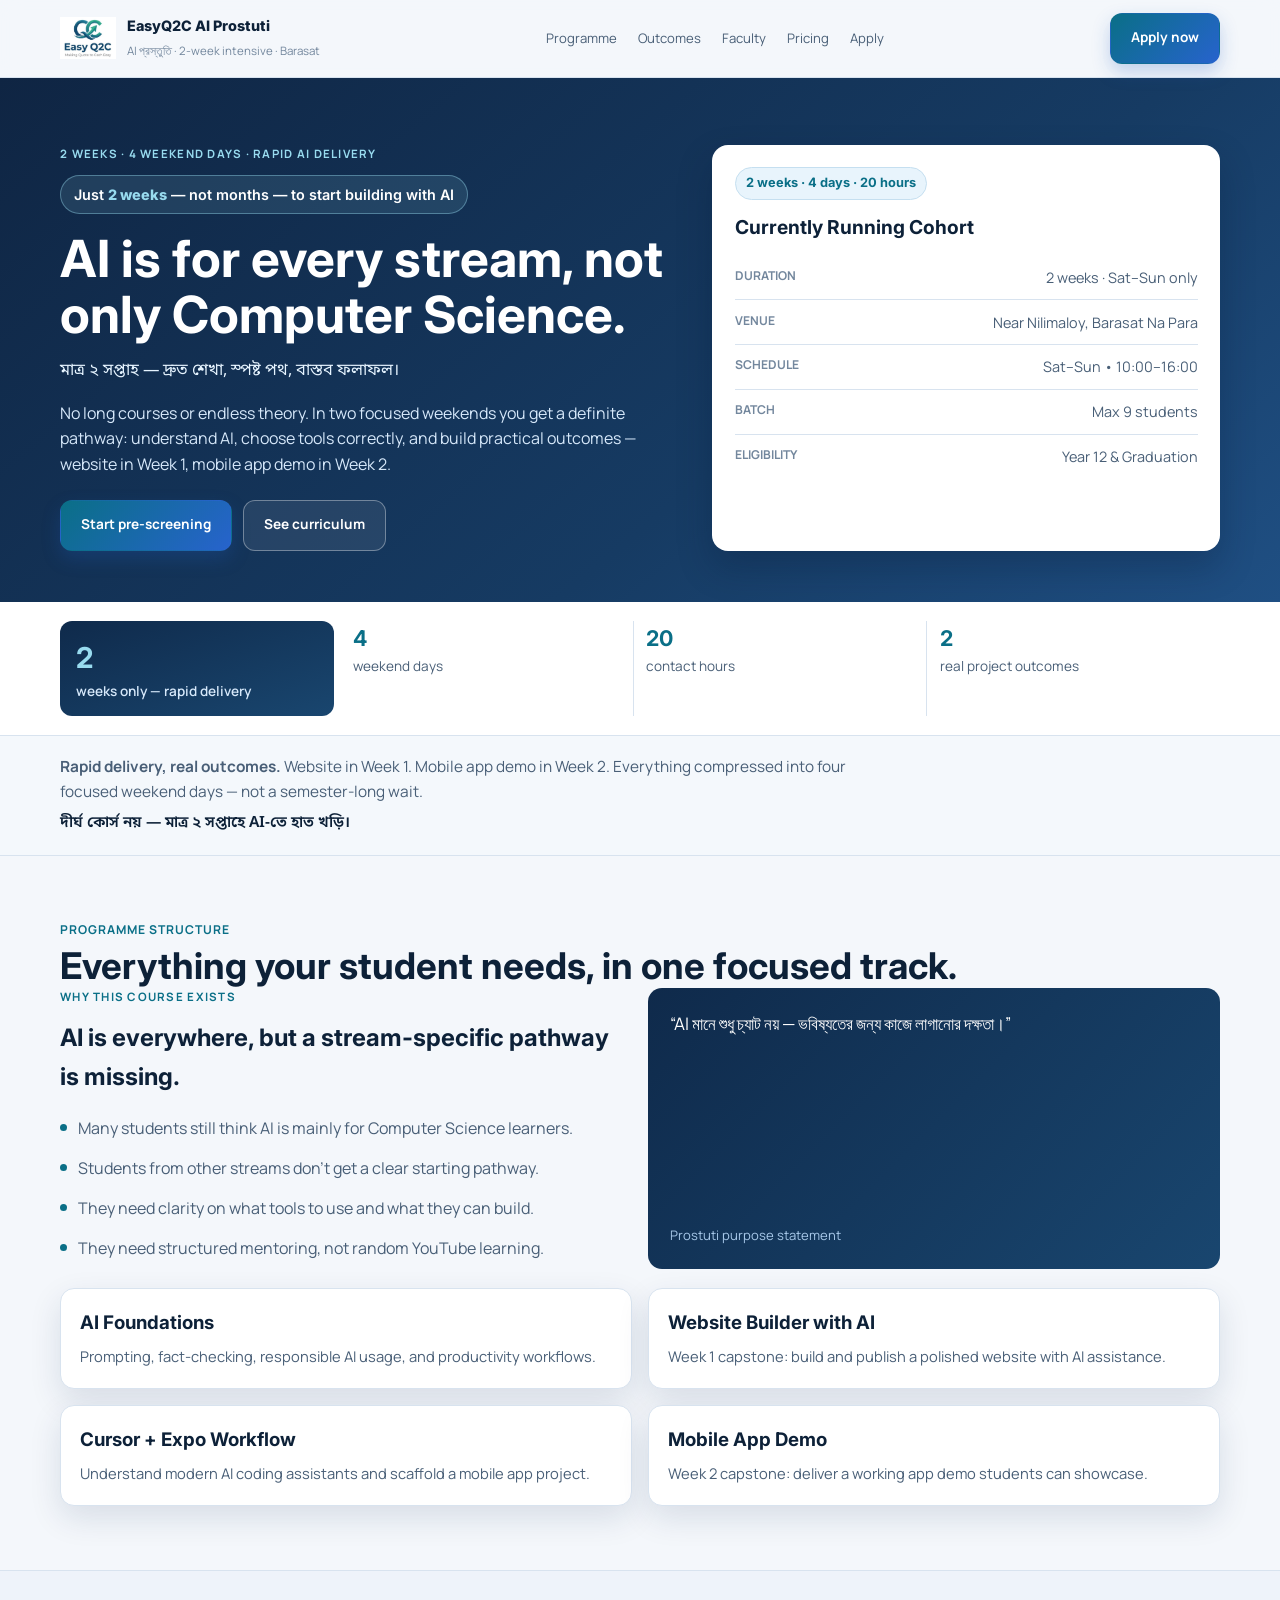
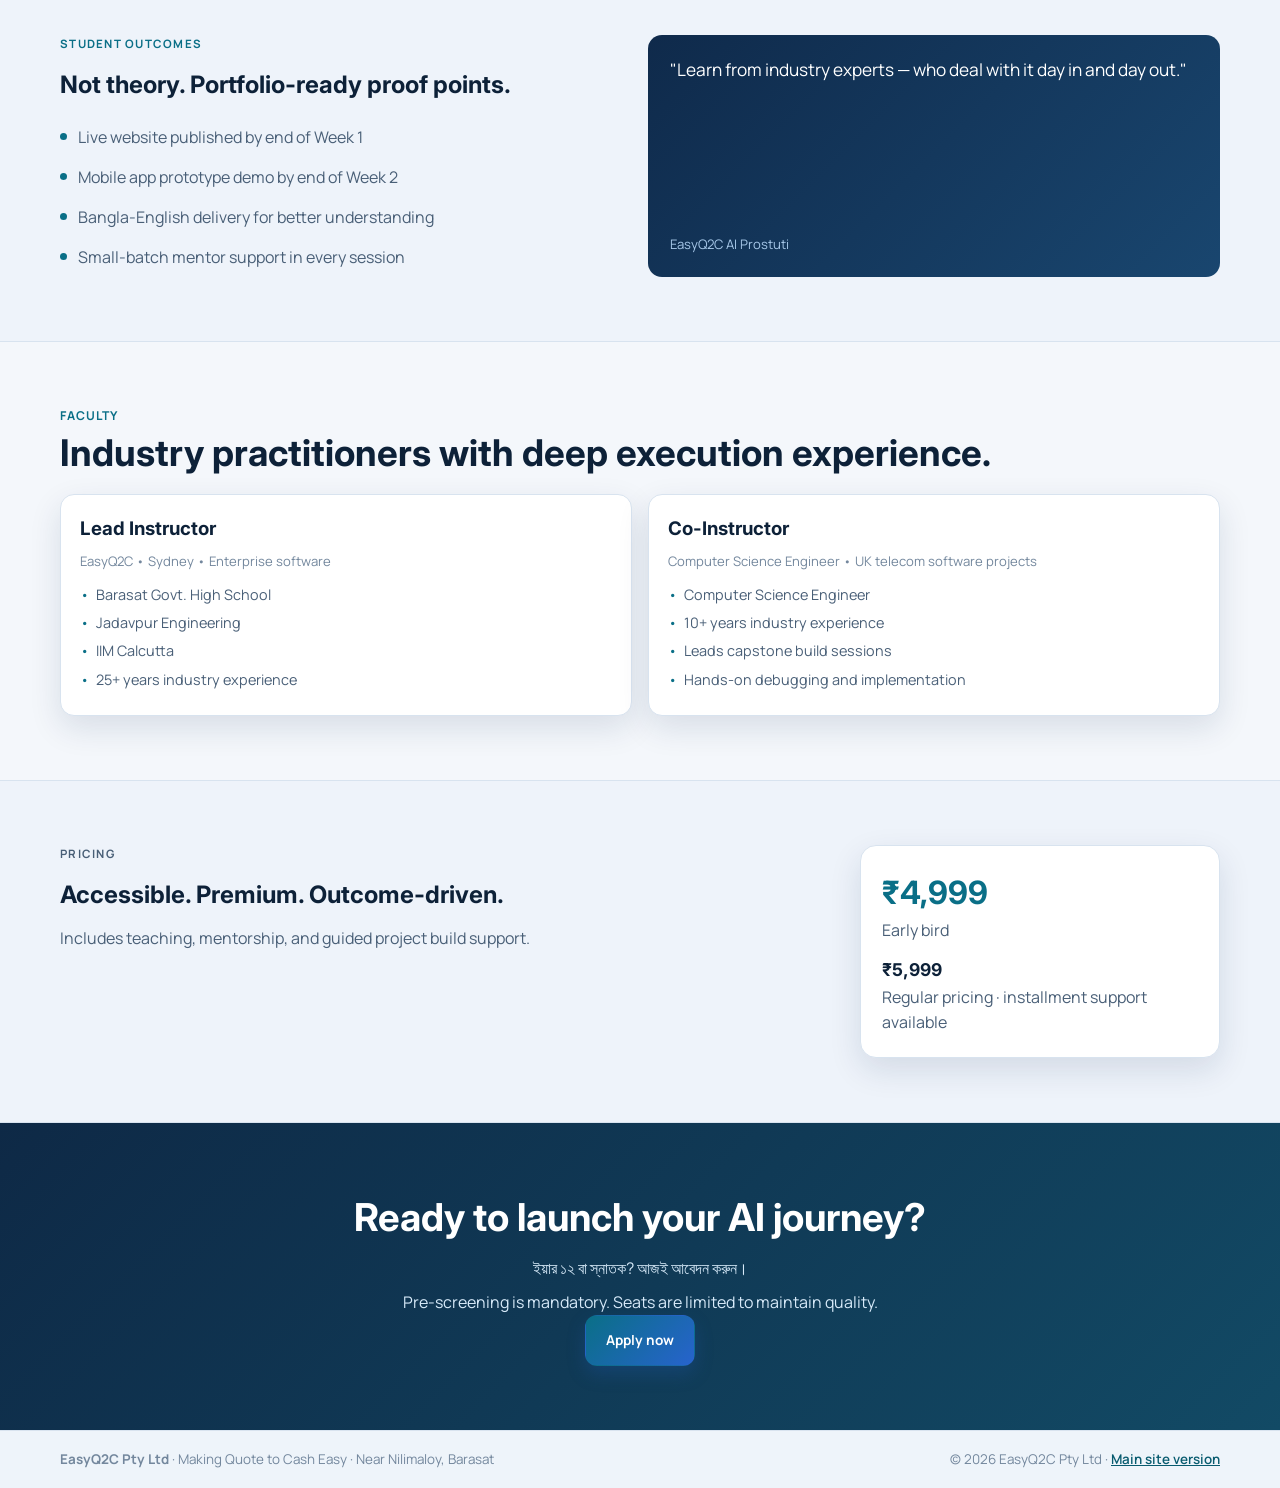
==== commit 1cd71126: "Highlight 2-week rapid delivery across hero and speed strip Co-authored-by: Cursor <cursoragent@curs" ====
--- a/index-crimson.html
+++ b/index-crimson.html
@@ -3,9 +3,9 @@
 <head>
   <meta charset="UTF-8">
   <meta name="viewport" content="width=device-width, initial-scale=1.0">
-  <meta name="description" content="EasyQ2C AI Prostuti (AI প্রস্তুতি) — AI is for every stream, not only Computer Science. Premium hybrid training in Barasat with a clear pathway to use and build with AI tools.">
-  <title>EasyQ2C AI Prostuti · Barasat · Crimson Preview</title>
-  <link rel="stylesheet" href="styles-crimson.css?v=20260621-0200">
+  <meta name="description" content="EasyQ2C AI Prostuti (AI প্রস্তুতি) — Just 2 weeks to go from AI confusion to real builds. Intensive weekend pathway in Barasat for every stream.">
+  <title>EasyQ2C AI Prostuti · 2-Week AI Intensive · Barasat</title>
+  <link rel="stylesheet" href="styles-crimson.css?v=20260621-2week">
   <link rel="icon" href="assets/EasyQ2CLogo.jpeg" type="image/jpeg">
 </head>
 <body>
@@ -15,7 +15,7 @@
         <img src="assets/EasyQ2CLogo.jpeg" alt="EasyQ2C">
         <div>
           <strong>EasyQ2C AI Prostuti</strong>
-          <span>AI প্রস্তুতি · Barasat · Ongoing weekend cohorts</span>
+          <span>AI প্রস্তুতি · 2-week intensive · Barasat</span>
         </div>
       </a>
       <button id="menuToggle" class="menu-toggle" aria-label="Toggle menu">☰</button>
@@ -35,12 +35,14 @@
   <section class="hero">
     <div class="container hero-grid">
       <div class="hero-copy">
-        <p class="eyebrow">From Barasat. For future-ready students.</p>
+        <p class="eyebrow">2 weeks · 4 weekend days · Rapid AI delivery</p>
+        <p class="hero-speed">Just <strong>2 weeks</strong> — not months — to start building with AI</p>
         <h1>AI is for every stream, not only Computer Science.</h1>
-        <p class="hero-sub">“AI মানে শুধু চ্যাট নয় – ভবিষ্যতের জন্য কাজে লাগানোর দক্ষতা।”</p>
+        <p class="hero-sub">মাত্র ২ সপ্তাহ — দ্রুত শেখা, স্পষ্ট পথ, বাস্তব ফলাফল।</p>
         <p class="hero-lead">
-          Students from every stream need a definite pathway to understand AI, choose tools correctly,
-          and build practical outcomes. This programme solves that with a guided path: website in Week 1, mobile app demo in Week 2.
+          No long courses or endless theory. In two focused weekends you get a definite pathway:
+          understand AI, choose tools correctly, and build practical outcomes —
+          website in Week 1, mobile app demo in Week 2.
         </p>
         <div class="hero-actions">
           <a class="btn btn-primary" href="https://forms.gle/2zZFt1VLwESCaXAH8" target="_blank" rel="noopener">Start pre-screening</a>
@@ -48,8 +50,10 @@
         </div>
       </div>
       <aside class="hero-panel">
+        <p class="panel-duration">2 weeks · 4 days · 20 hours</p>
         <h2>Currently Running Cohort</h2>
         <ul>
+          <li><strong>Duration</strong><span>2 weeks · Sat–Sun only</span></li>
           <li><strong>Venue</strong><span>Near Nilimaloy, Barasat Na Para</span></li>
           <li><strong>Schedule</strong><span>Sat–Sun • 10:00–16:00</span></li>
           <li><strong>Batch</strong><span>Max 9 students</span></li>
@@ -61,10 +65,17 @@
 
   <section class="trust-strip">
     <div class="container trust-grid">
+      <article class="trust-featured"><h3>2</h3><p>weeks only — rapid delivery</p></article>
+      <article><h3>4</h3><p>weekend days</p></article>
       <article><h3>20</h3><p>contact hours</p></article>
       <article><h3>2</h3><p>real project outcomes</p></article>
-      <article><h3>9</h3><p>students per cohort</p></article>
-      <article><h3>2 weeks</h3><p>high-intensity weekend format</p></article>
+    </div>
+  </section>
+
+  <section class="speed-strip">
+    <div class="container speed-inner">
+      <p><strong>Rapid delivery, real outcomes.</strong> Website in Week 1. Mobile app demo in Week 2. Everything compressed into four focused weekend days — not a semester-long wait.</p>
+      <p class="speed-bn">দীর্ঘ কোর্স নয় — মাত্র ২ সপ্তাহে AI-তে হাত খড়ি।</p>
     </div>
   </section>
 
--- a/styles-crimson.css
+++ b/styles-crimson.css
@@ -123,7 +123,20 @@
   letter-spacing: 0.11em;
   font-weight: 700;
 }
-.eyebrow { color: #98dbef; margin-bottom: 0.9rem; }
+.eyebrow { color: #98dbef; margin-bottom: 0.75rem; }
+.hero-speed {
+  display: inline-block;
+  font-family: var(--font-heading);
+  font-size: 0.9rem;
+  font-weight: 600;
+  color: #fff;
+  background: rgba(152, 219, 239, 0.12);
+  border: 1px solid rgba(152, 219, 239, 0.4);
+  padding: 0.42rem 0.8rem;
+  border-radius: 999px;
+  margin-bottom: 1rem;
+}
+.hero-speed strong { color: #98dbef; font-weight: 800; }
 .hero h1 {
   font-family: var(--font-heading);
   font-size: clamp(2rem, 4.4vw, 3.2rem);
@@ -151,6 +164,18 @@
   padding: 1.4rem;
   box-shadow: 0 16px 34px rgba(7, 26, 54, 0.28);
 }
+.panel-duration {
+  display: inline-block;
+  font-family: var(--font-heading);
+  font-size: 0.8rem;
+  font-weight: 700;
+  color: var(--brand);
+  background: #e8f4fc;
+  border: 1px solid #c5dff0;
+  padding: 0.32rem 0.62rem;
+  border-radius: 999px;
+  margin-bottom: 0.75rem;
+}
 .hero-panel h2 {
   font-family: var(--font-heading);
   font-size: 1.2rem;
@@ -188,7 +213,34 @@
   color: var(--brand);
   font-size: 1.35rem;
 }
+.trust-featured {
+  background: linear-gradient(160deg, #0f2a4b 0%, #19466f 100%);
+  border-right: none !important;
+  border-radius: 12px;
+  padding: 0.85rem 1rem !important;
+  margin-right: 0.4rem;
+}
+.trust-featured h3 { color: #98dbef; font-size: 1.8rem; }
+.trust-featured p { color: #d6e8fa !important; font-weight: 600; }
 .trust-grid p { color: var(--text-soft); font-size: 0.85rem; }
+
+.speed-strip {
+  background: #f4f8fc;
+  border-bottom: 1px solid var(--line);
+  padding: 1.2rem 0;
+}
+.speed-inner p {
+  margin: 0;
+  color: var(--text-soft);
+  font-size: 0.96rem;
+  max-width: 52rem;
+}
+.speed-inner p + p { margin-top: 0.4rem; }
+.speed-bn {
+  font-family: var(--font-bn);
+  font-weight: 600;
+  color: var(--text) !important;
+}
 
 .section { padding: 4rem 0; }
 .section-alt { background: var(--surface-alt); border-block: 1px solid var(--line); }
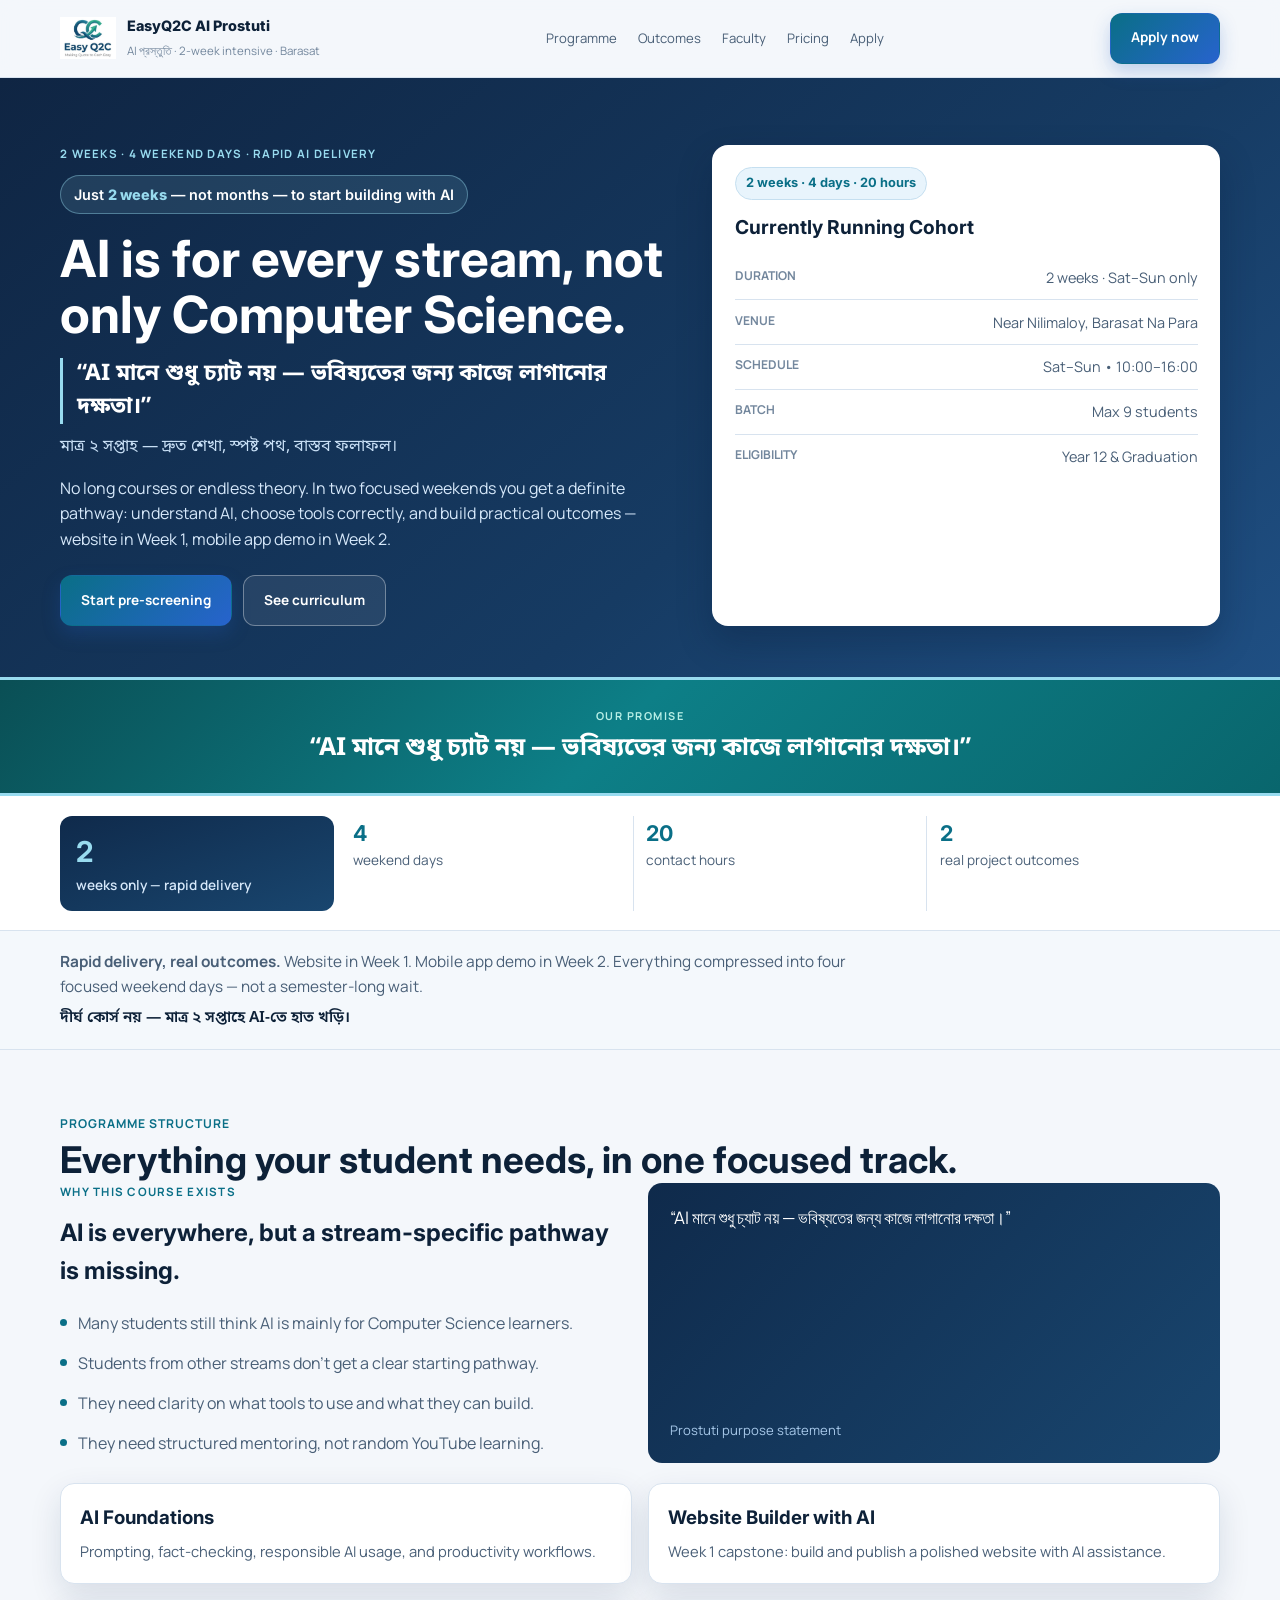
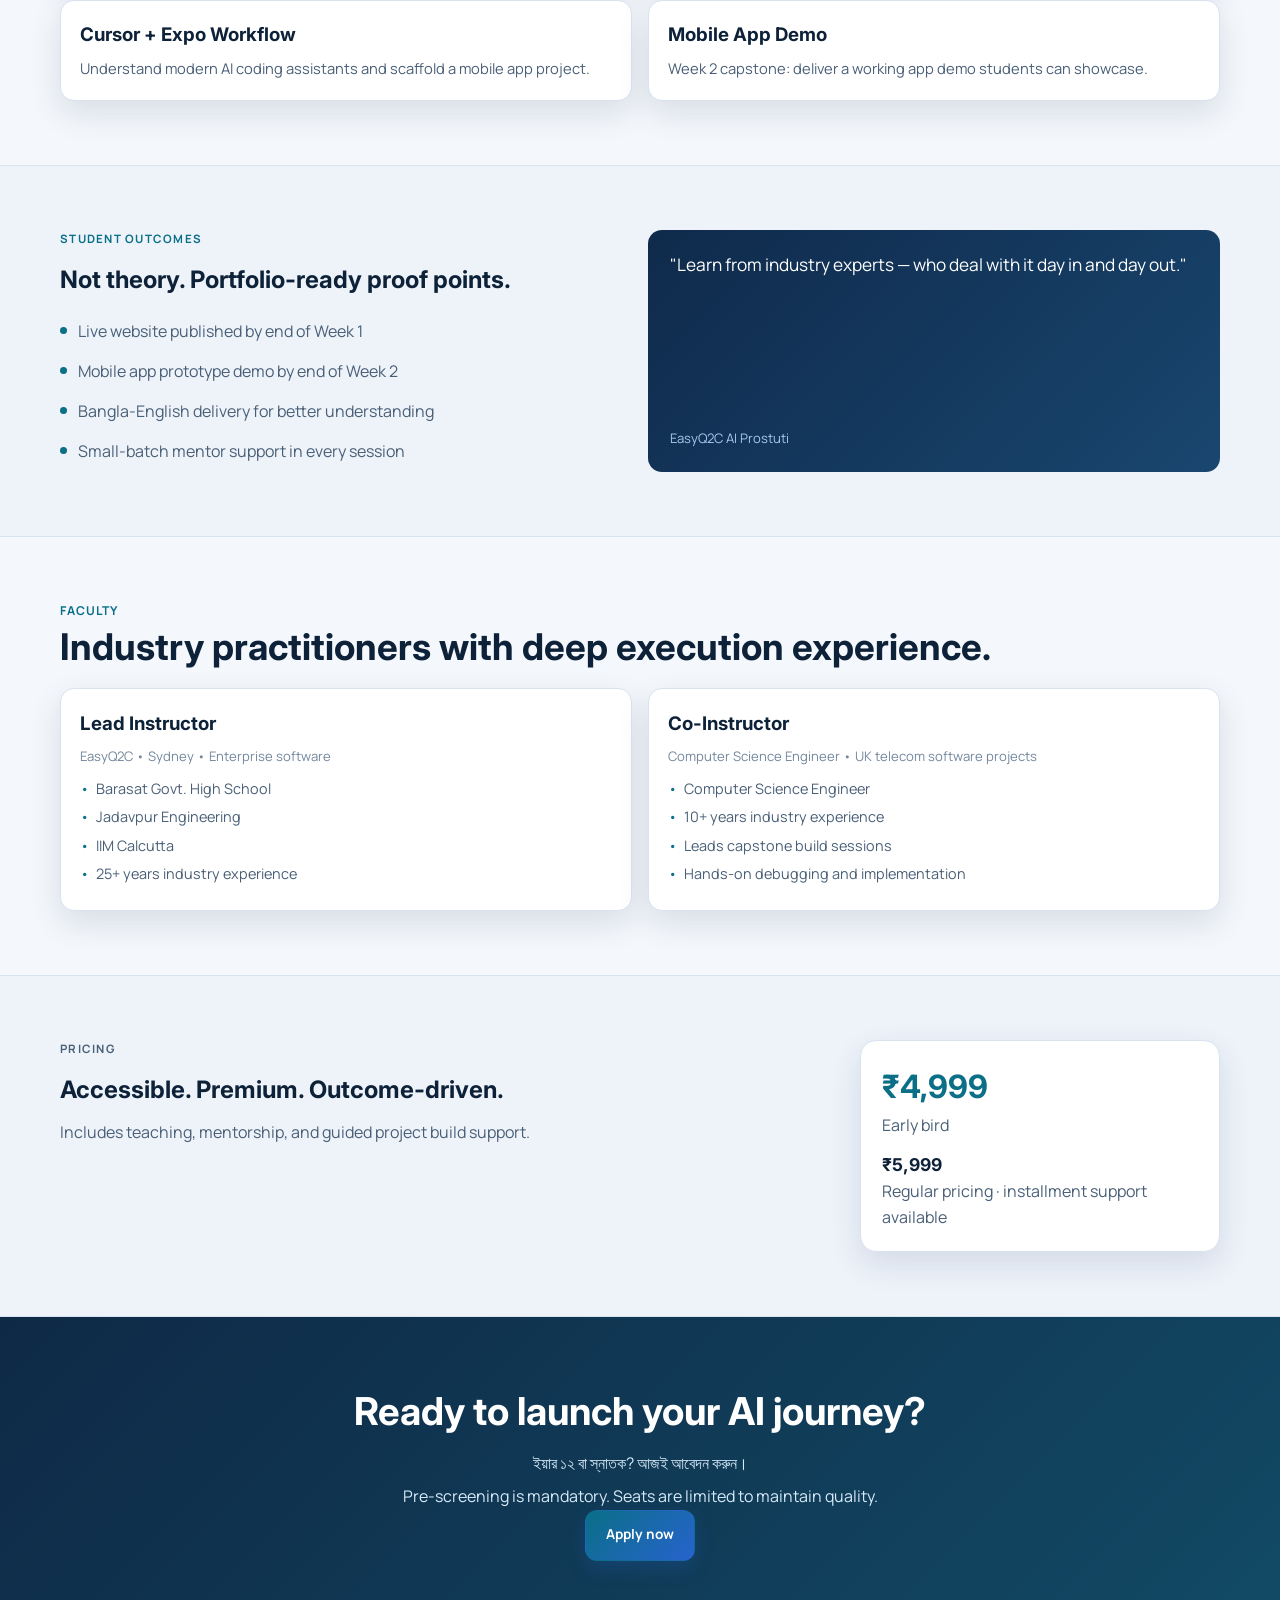
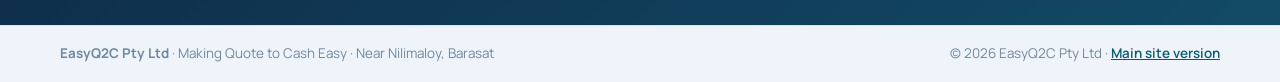
==== commit 3915bcb0: "Prominently surface Bengali AI tagline in hero and banner Co-authored-by: Cursor <cursoragent@cursor" ====
--- a/index-crimson.html
+++ b/index-crimson.html
@@ -5,7 +5,7 @@
   <meta name="viewport" content="width=device-width, initial-scale=1.0">
   <meta name="description" content="EasyQ2C AI Prostuti (AI প্রস্তুতি) — Just 2 weeks to go from AI confusion to real builds. Intensive weekend pathway in Barasat for every stream.">
   <title>EasyQ2C AI Prostuti · 2-Week AI Intensive · Barasat</title>
-  <link rel="stylesheet" href="styles-crimson.css?v=20260621-2week">
+  <link rel="stylesheet" href="styles-crimson.css?v=20260621-tagline">
   <link rel="icon" href="assets/EasyQ2CLogo.jpeg" type="image/jpeg">
 </head>
 <body>
@@ -38,6 +38,7 @@
         <p class="eyebrow">2 weeks · 4 weekend days · Rapid AI delivery</p>
         <p class="hero-speed">Just <strong>2 weeks</strong> — not months — to start building with AI</p>
         <h1>AI is for every stream, not only Computer Science.</h1>
+        <p class="hero-tagline">“AI মানে শুধু চ্যাট নয় — ভবিষ্যতের জন্য কাজে লাগানোর দক্ষতা।”</p>
         <p class="hero-sub">মাত্র ২ সপ্তাহ — দ্রুত শেখা, স্পষ্ট পথ, বাস্তব ফলাফল।</p>
         <p class="hero-lead">
           No long courses or endless theory. In two focused weekends you get a definite pathway:
@@ -62,6 +63,13 @@
       </aside>
     </div>
   </section>
+
+  <div class="tagline-banner">
+    <div class="container">
+      <p class="tagline-label">Our promise</p>
+      <p class="tagline-quote">“AI মানে শুধু চ্যাট নয় — ভবিষ্যতের জন্য কাজে লাগানোর দক্ষতা।”</p>
+    </div>
+  </div>
 
   <section class="trust-strip">
     <div class="container trust-grid">
--- a/styles-crimson.css
+++ b/styles-crimson.css
@@ -143,10 +143,21 @@
   line-height: 1.1;
   margin-bottom: 1rem;
 }
+.hero-tagline {
+  font-family: var(--font-bn);
+  font-size: clamp(1.12rem, 2.7vw, 1.42rem);
+  font-weight: 700;
+  color: #fff;
+  line-height: 1.45;
+  margin-bottom: 0.6rem;
+  max-width: 36rem;
+  padding-left: 0.85rem;
+  border-left: 3px solid #98dbef;
+}
 .hero-sub {
   font-family: var(--font-bn);
-  font-size: 1.03rem;
-  color: #e6f4ff;
+  font-size: 1.02rem;
+  color: #c8dff5;
   margin-bottom: 1rem;
 }
 .hero-lead {
@@ -240,6 +251,32 @@
   font-family: var(--font-bn);
   font-weight: 600;
   color: var(--text) !important;
+}
+
+.tagline-banner {
+  background: linear-gradient(135deg, #0a4f55 0%, #0d7f87 48%, #09666d 100%);
+  color: var(--white);
+  padding: 1.65rem 0;
+  border-block: 3px solid #98dbef;
+}
+.tagline-label {
+  font-size: 0.68rem;
+  text-transform: uppercase;
+  letter-spacing: 0.14em;
+  color: #b8efe6;
+  margin: 0 0 0.45rem;
+  text-align: center;
+  font-weight: 700;
+}
+.tagline-quote {
+  font-family: var(--font-bn);
+  font-size: clamp(1.15rem, 3vw, 1.55rem);
+  font-weight: 700;
+  line-height: 1.45;
+  margin: 0;
+  text-align: center;
+  max-width: 44rem;
+  margin-inline: auto;
 }
 
 .section { padding: 4rem 0; }
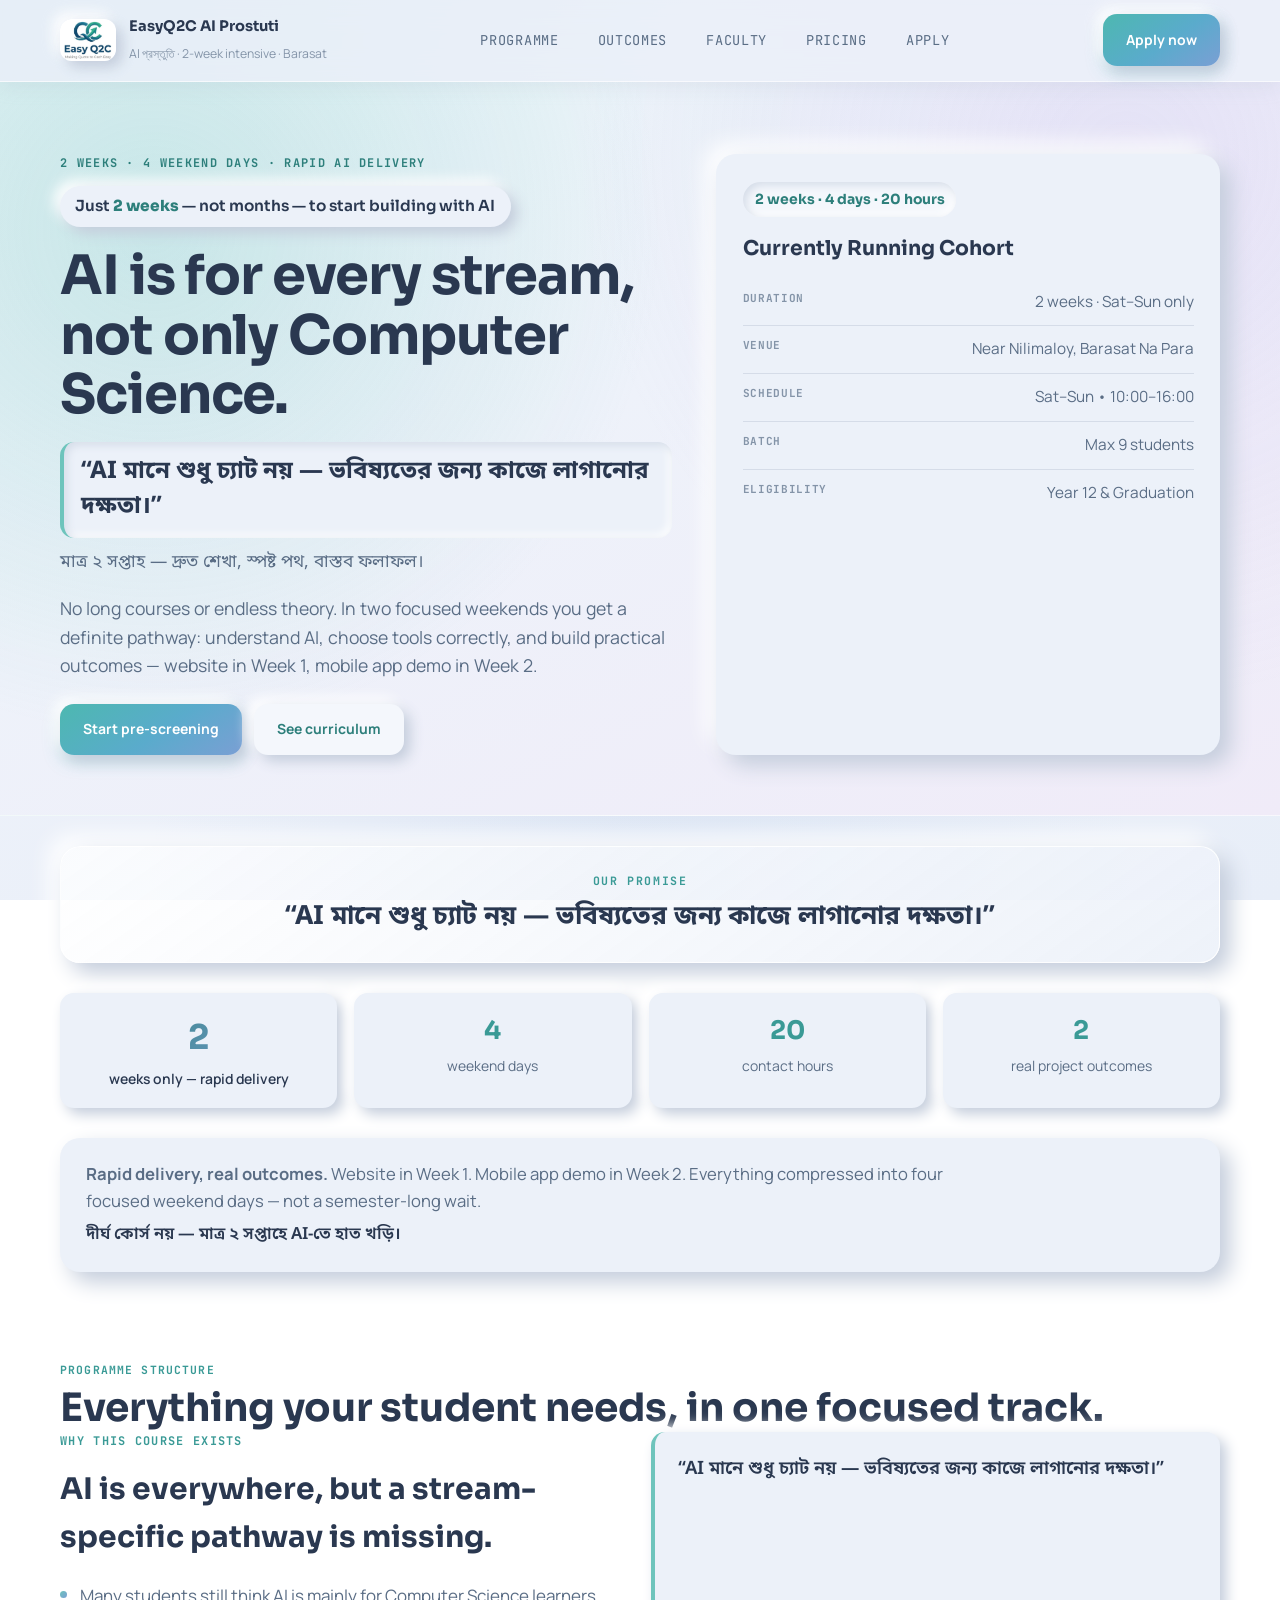
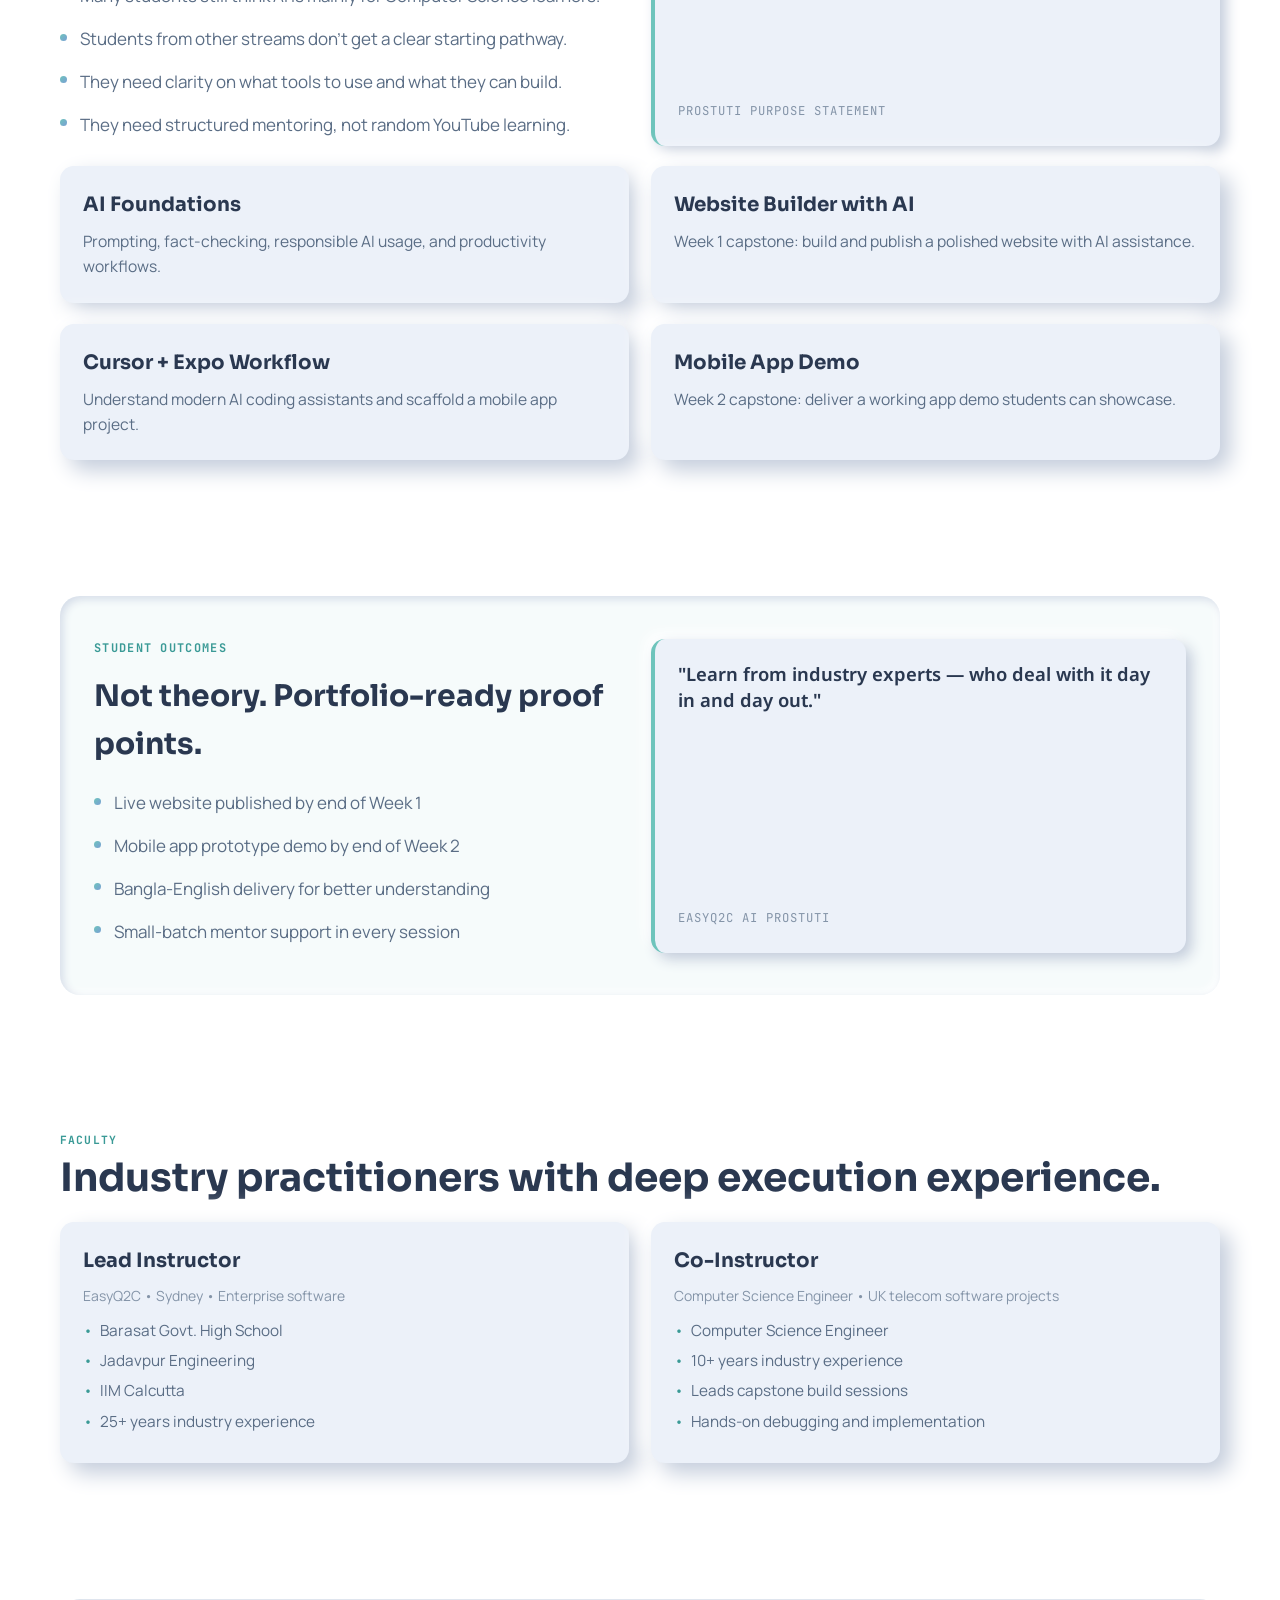
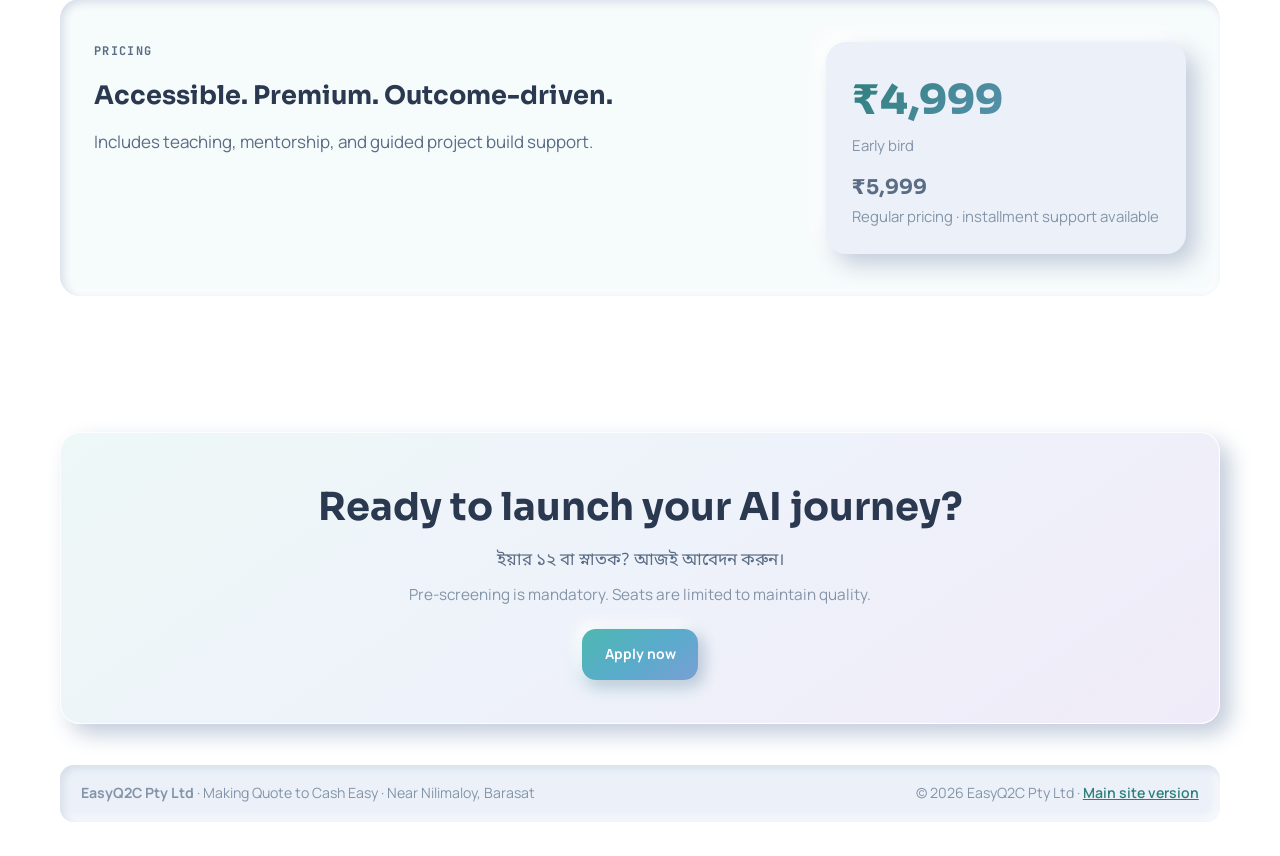
==== commit 19194744: "Apply light neomorphic theme to Crimson layout variant Co-authored-by: Cursor <cursoragent@cursor.co" ====
--- a/index-crimson.html
+++ b/index-crimson.html
@@ -5,7 +5,7 @@
   <meta name="viewport" content="width=device-width, initial-scale=1.0">
   <meta name="description" content="EasyQ2C AI Prostuti (AI প্রস্তুতি) — Just 2 weeks to go from AI confusion to real builds. Intensive weekend pathway in Barasat for every stream.">
   <title>EasyQ2C AI Prostuti · 2-Week AI Intensive · Barasat</title>
-  <link rel="stylesheet" href="styles-crimson.css?v=20260621-tagline">
+  <link rel="stylesheet" href="styles-crimson.css?v=20260621-neo">
   <link rel="icon" href="assets/EasyQ2CLogo.jpeg" type="image/jpeg">
 </head>
 <body>
@@ -216,6 +216,6 @@
   </footer>
 
   <script src="config.js"></script>
-  <script src="site.js?v=20260621-0200"></script>
+  <script src="site.js?v=20260621-neo"></script>
 </body>
 </html>
--- a/styles-crimson.css
+++ b/styles-crimson.css
@@ -1,198 +1,293 @@
-@import url('https://fonts.googleapis.com/css2?family=Inter:wght@400;500;600;700;800&family=Manrope:wght@400;500;600;700&family=Noto+Sans+Bengali:wght@400;500;600;700&display=swap');
+/* EasyQ2C AI Prostuti — Crimson layout · light gradient neomorphic theme */
+@import url('https://fonts.googleapis.com/css2?family=Manrope:wght@400;500;600;700;800&family=Sora:wght@500;600;700;800&family=JetBrains+Mono:wght@400;500&family=Noto+Sans+Bengali:wght@400;500;600;700&display=swap');
 
 :root {
-  --bg: #f4f7fb;
-  --surface: #ffffff;
-  --surface-alt: #eef3fa;
-  --text: #0d2138;
-  --text-soft: #495f77;
-  --muted: #73879d;
-  --line: #d8e3ef;
-  --brand: #0a6f87;
-  --brand-2: #2763cd;
-  --brand-dark: #085b6f;
-  --hero: #0f2543;
-  --hero-2: #163b63;
+  --bg: #e4ebf5;
+  --bg-soft: #edf2fa;
+  --surface: #ecf1f9;
+  --surface-raised: #f4f7fc;
+  --surface-alt: rgba(238, 248, 247, 0.55);
+  --neo-light: #ffffff;
+  --neo-dark: #c3ccdb;
+  --neo-dark-soft: #d4dce8;
+  --text: #2a3850;
+  --text-soft: #5a6d85;
+  --muted: #8494a8;
+  --line: rgba(195, 204, 219, 0.55);
+  --brand: #3a9a96;
+  --brand-2: #7a9fd4;
+  --brand-dark: #2d7f7b;
+  --accent: #6ec4bc;
   --white: #ffffff;
-  --success: #1f8f64;
-  --radius: 16px;
-  --shadow: 0 12px 32px rgba(17, 44, 79, 0.12);
+  --success: #3da87a;
   --max: 1160px;
-  --font-heading: 'Inter', system-ui, sans-serif;
+  --radius: 20px;
+  --radius-sm: 14px;
+  --neo-out: 10px 10px 22px var(--neo-dark), -10px -10px 22px var(--neo-light);
+  --neo-out-sm: 6px 6px 14px var(--neo-dark), -6px -6px 14px var(--neo-light);
+  --neo-in: inset 5px 5px 12px var(--neo-dark-soft), inset -5px -5px 12px var(--neo-light);
+  --neo-in-sm: inset 3px 3px 8px var(--neo-dark-soft), inset -3px -3px 8px var(--neo-light);
+  --font-heading: 'Sora', system-ui, sans-serif;
   --font-body: 'Manrope', system-ui, sans-serif;
+  --font-mono: 'JetBrains Mono', monospace;
   --font-bn: 'Noto Sans Bengali', sans-serif;
 }
 
 * { box-sizing: border-box; margin: 0; padding: 0; }
-html { scroll-behavior: smooth; }
+
+html { scroll-behavior: smooth; font-size: 17px; }
+
 body {
   font-family: var(--font-body);
-  background: var(--bg);
-  color: var(--text);
-  line-height: 1.6;
+  background:
+    radial-gradient(circle at 8% 12%, rgba(110, 196, 188, 0.22) 0%, transparent 42%),
+    radial-gradient(circle at 92% 8%, rgba(196, 168, 232, 0.18) 0%, transparent 38%),
+    radial-gradient(circle at 50% 100%, rgba(122, 159, 212, 0.14) 0%, transparent 45%),
+    linear-gradient(160deg, #dfe8f5 0%, #eef2fa 40%, #e8eef8 100%);
+  background-attachment: fixed;
+  color: var(--text);
+  line-height: 1.62;
+  -webkit-font-smoothing: antialiased;
 }
 
 a { color: inherit; }
 .container { width: min(var(--max), 92vw); margin: 0 auto; }
 
+/* Header */
 .site-header {
   position: sticky;
   top: 0;
   z-index: 100;
-  background: rgba(244, 247, 251, 0.92);
-  backdrop-filter: blur(10px);
-  border-bottom: 1px solid var(--line);
-}
+  background: rgba(236, 241, 249, 0.82);
+  backdrop-filter: blur(14px);
+  border-bottom: 1px solid rgba(255, 255, 255, 0.65);
+  box-shadow: 0 4px 18px rgba(163, 176, 195, 0.18);
+}
+
 .header-inner {
   display: flex;
   align-items: center;
   justify-content: space-between;
   gap: 1rem;
-  padding: 0.8rem 0;
-}
+  padding: 0.85rem 0;
+}
+
 .brand {
   display: flex;
   align-items: center;
-  gap: 0.7rem;
+  gap: 0.75rem;
   text-decoration: none;
 }
-.brand img { height: 42px; }
+
+.brand img {
+  height: 42px;
+  border-radius: 12px;
+  box-shadow: var(--neo-out-sm);
+}
+
 .brand strong {
   display: block;
   font-family: var(--font-heading);
-  font-weight: 800;
-  font-size: 0.9rem;
-}
+  font-weight: 700;
+  font-size: 0.86rem;
+  color: var(--text);
+}
+
 .brand span { font-size: 0.72rem; color: var(--muted); }
 
 .nav-links {
   display: flex;
   list-style: none;
   gap: 1.3rem;
-  font-size: 0.82rem;
-  color: var(--text-soft);
-}
-.nav-links a { text-decoration: none; }
-.nav-links a:hover { color: var(--brand); }
+  font-size: 0.8rem;
+  font-family: var(--font-mono);
+  text-transform: uppercase;
+  letter-spacing: 0.05em;
+  color: var(--text-soft);
+}
+
+.nav-links a {
+  text-decoration: none;
+  padding: 0.35rem 0.5rem;
+  border-radius: 8px;
+  transition: all 0.2s ease;
+}
+
+.nav-links a:hover {
+  color: var(--brand-dark);
+  background: var(--surface);
+  box-shadow: var(--neo-in-sm);
+}
 
 .menu-toggle {
   display: none;
-  border: 1px solid var(--line);
-  border-radius: 8px;
-  background: var(--surface);
-  padding: 0.25rem 0.6rem;
-}
-
+  border: none;
+  background: var(--surface);
+  border-radius: 10px;
+  padding: 0.35rem 0.65rem;
+  cursor: pointer;
+  box-shadow: var(--neo-out-sm);
+  color: var(--text-soft);
+}
+
+.menu-toggle:active { box-shadow: var(--neo-in-sm); }
+
+/* Buttons */
 .btn {
   display: inline-flex;
   align-items: center;
   justify-content: center;
   text-decoration: none;
-  padding: 0.85rem 1.25rem;
-  border-radius: 12px;
-  font-size: 0.85rem;
+  padding: 0.86rem 1.35rem;
+  border-radius: 14px;
+  font-size: 0.82rem;
   font-weight: 700;
-  border: 1px solid transparent;
-  transition: 0.2s ease;
-}
+  font-family: var(--font-body);
+  border: none;
+  transition: transform 0.2s ease, box-shadow 0.2s ease;
+}
+
 .btn:hover { transform: translateY(-1px); text-decoration: none; }
+.btn:active { transform: translateY(0); }
+
 .btn-primary {
   color: var(--white);
-  background: linear-gradient(135deg, var(--brand), var(--brand-2));
-  box-shadow: 0 8px 18px rgba(32, 91, 188, 0.25);
-}
+  background: linear-gradient(145deg, #4db8b0 0%, #5aabcc 55%, #7a9fd4 100%);
+  box-shadow: var(--neo-out-sm), 0 6px 18px rgba(77, 184, 176, 0.28);
+}
+
+.btn-primary:hover {
+  box-shadow: var(--neo-out-sm), 0 10px 24px rgba(77, 184, 176, 0.35);
+}
+
+.btn-primary:active { box-shadow: var(--neo-in-sm); }
+
 .btn-secondary {
-  color: var(--white);
-  border-color: rgba(255, 255, 255, 0.35);
-  background: rgba(255, 255, 255, 0.08);
-}
-
+  color: var(--brand-dark);
+  background: var(--surface-raised);
+  box-shadow: var(--neo-out-sm);
+}
+
+.btn-secondary:hover { box-shadow: var(--neo-in-sm); }
+
+/* Hero */
 .hero {
-  background: linear-gradient(140deg, var(--hero) 0%, var(--hero-2) 62%, #1f4f83 100%);
-  color: var(--white);
-  padding: 4.2rem 0 3.2rem;
-}
+  background:
+    radial-gradient(circle at 12% 20%, rgba(110, 196, 188, 0.28) 0%, transparent 40%),
+    radial-gradient(circle at 88% 10%, rgba(196, 168, 232, 0.22) 0%, transparent 42%),
+    linear-gradient(155deg, #e8f4f8 0%, #eef2fa 45%, #f0ebf8 100%);
+  color: var(--text);
+  padding: 4.25rem 0 3.5rem;
+  border-bottom: 1px solid rgba(255, 255, 255, 0.7);
+}
+
 .hero-grid {
   display: grid;
   grid-template-columns: 1.1fr 0.9fr;
-  gap: 2rem;
-}
+  gap: 2.4rem;
+  align-items: stretch;
+}
+
 .eyebrow, .eyebrow-dark {
-  font-size: 0.72rem;
+  font-family: var(--font-mono);
+  font-size: 0.7rem;
   text-transform: uppercase;
   letter-spacing: 0.11em;
   font-weight: 700;
 }
-.eyebrow { color: #98dbef; margin-bottom: 0.75rem; }
+
+.eyebrow {
+  color: var(--brand-dark);
+  margin-bottom: 0.75rem;
+}
+
 .hero-speed {
   display: inline-block;
   font-family: var(--font-heading);
   font-size: 0.9rem;
   font-weight: 600;
-  color: #fff;
-  background: rgba(152, 219, 239, 0.12);
-  border: 1px solid rgba(152, 219, 239, 0.4);
-  padding: 0.42rem 0.8rem;
+  color: var(--text);
+  background: var(--surface);
+  box-shadow: var(--neo-out-sm);
+  padding: 0.48rem 0.9rem;
   border-radius: 999px;
-  margin-bottom: 1rem;
-}
-.hero-speed strong { color: #98dbef; font-weight: 800; }
+  margin-bottom: 1.1rem;
+}
+
+.hero-speed strong {
+  color: var(--brand-dark);
+  font-weight: 800;
+}
+
 .hero h1 {
   font-family: var(--font-heading);
   font-size: clamp(2rem, 4.4vw, 3.2rem);
   line-height: 1.1;
   margin-bottom: 1rem;
-}
+  letter-spacing: -0.02em;
+}
+
 .hero-tagline {
   font-family: var(--font-bn);
   font-size: clamp(1.12rem, 2.7vw, 1.42rem);
   font-weight: 700;
-  color: #fff;
+  color: var(--text);
   line-height: 1.45;
-  margin-bottom: 0.6rem;
+  margin-bottom: 0.65rem;
   max-width: 36rem;
-  padding-left: 0.85rem;
-  border-left: 3px solid #98dbef;
-}
+  padding: 0.75rem 1rem;
+  border-radius: var(--radius-sm);
+  background: var(--surface);
+  box-shadow: var(--neo-in-sm);
+  border-left: 4px solid var(--accent);
+}
+
 .hero-sub {
   font-family: var(--font-bn);
   font-size: 1.02rem;
-  color: #c8dff5;
+  color: var(--text-soft);
   margin-bottom: 1rem;
 }
+
 .hero-lead {
-  color: #d6e8fa;
-  font-size: 1rem;
+  color: var(--text-soft);
+  font-size: 1.04rem;
   margin-bottom: 1.4rem;
   max-width: 36rem;
 }
+
 .hero-actions { display: flex; flex-wrap: wrap; gap: 0.7rem; }
 
 .hero-panel {
   background: var(--surface);
   color: var(--text);
   border-radius: var(--radius);
-  padding: 1.4rem;
-  box-shadow: 0 16px 34px rgba(7, 26, 54, 0.28);
-}
+  border: none;
+  padding: 1.65rem 1.55rem;
+  box-shadow: var(--neo-out);
+}
+
 .panel-duration {
   display: inline-block;
   font-family: var(--font-heading);
-  font-size: 0.8rem;
+  font-size: 0.82rem;
   font-weight: 700;
-  color: var(--brand);
-  background: #e8f4fc;
-  border: 1px solid #c5dff0;
-  padding: 0.32rem 0.62rem;
+  color: var(--brand-dark);
+  background: var(--surface-raised);
+  box-shadow: var(--neo-in-sm);
+  padding: 0.38rem 0.7rem;
   border-radius: 999px;
-  margin-bottom: 0.75rem;
-}
+  margin-bottom: 0.85rem;
+}
+
 .hero-panel h2 {
   font-family: var(--font-heading);
   font-size: 1.2rem;
   margin-bottom: 0.8rem;
 }
+
 .hero-panel ul { list-style: none; }
+
 .hero-panel li {
   display: flex;
   justify-content: space-between;
@@ -200,74 +295,48 @@
   padding: 0.65rem 0;
   border-bottom: 1px solid var(--line);
 }
+
 .hero-panel li:last-child { border-bottom: none; }
-.hero-panel strong { font-size: 0.76rem; color: var(--muted); text-transform: uppercase; }
-.hero-panel span { font-size: 0.9rem; color: var(--text-soft); text-align: right; }
-
-.trust-strip {
-  background: var(--surface);
-  border-bottom: 1px solid var(--line);
-}
-.trust-grid {
-  display: grid;
-  grid-template-columns: repeat(4, 1fr);
-  gap: 0.8rem;
-  padding: 1.2rem 0;
-}
-.trust-grid article {
-  border-right: 1px solid var(--line);
-  padding-right: 0.8rem;
-}
-.trust-grid article:last-child { border-right: none; }
-.trust-grid h3 {
-  font-family: var(--font-heading);
-  color: var(--brand);
-  font-size: 1.35rem;
-}
-.trust-featured {
-  background: linear-gradient(160deg, #0f2a4b 0%, #19466f 100%);
-  border-right: none !important;
-  border-radius: 12px;
-  padding: 0.85rem 1rem !important;
-  margin-right: 0.4rem;
-}
-.trust-featured h3 { color: #98dbef; font-size: 1.8rem; }
-.trust-featured p { color: #d6e8fa !important; font-weight: 600; }
-.trust-grid p { color: var(--text-soft); font-size: 0.85rem; }
-
-.speed-strip {
-  background: #f4f8fc;
-  border-bottom: 1px solid var(--line);
-  padding: 1.2rem 0;
-}
-.speed-inner p {
-  margin: 0;
-  color: var(--text-soft);
-  font-size: 0.96rem;
-  max-width: 52rem;
-}
-.speed-inner p + p { margin-top: 0.4rem; }
-.speed-bn {
-  font-family: var(--font-bn);
-  font-weight: 600;
-  color: var(--text) !important;
-}
-
+
+.hero-panel strong {
+  font-family: var(--font-mono);
+  font-size: 0.65rem;
+  color: var(--muted);
+  text-transform: uppercase;
+  letter-spacing: 0.06em;
+}
+
+.hero-panel span {
+  font-size: 0.9rem;
+  color: var(--text-soft);
+  text-align: right;
+}
+
+/* Tagline banner */
 .tagline-banner {
-  background: linear-gradient(135deg, #0a4f55 0%, #0d7f87 48%, #09666d 100%);
-  color: var(--white);
-  padding: 1.65rem 0;
-  border-block: 3px solid #98dbef;
-}
+  background: transparent;
+  padding: 1.75rem 0 0.5rem;
+}
+
+.tagline-banner .container {
+  background: linear-gradient(145deg, rgba(255, 255, 255, 0.75), rgba(236, 241, 249, 0.9));
+  border-radius: var(--radius);
+  padding: 1.5rem 1.75rem;
+  box-shadow: var(--neo-out);
+  border: 1px solid rgba(255, 255, 255, 0.85);
+}
+
 .tagline-label {
+  font-family: var(--font-mono);
   font-size: 0.68rem;
   text-transform: uppercase;
   letter-spacing: 0.14em;
-  color: #b8efe6;
+  color: var(--brand);
   margin: 0 0 0.45rem;
   text-align: center;
   font-weight: 700;
 }
+
 .tagline-quote {
   font-family: var(--font-bn);
   font-size: clamp(1.15rem, 3vw, 1.55rem);
@@ -277,19 +346,114 @@
   text-align: center;
   max-width: 44rem;
   margin-inline: auto;
-}
-
+  color: var(--text);
+}
+
+/* Trust strip */
+.trust-strip {
+  background: transparent;
+  padding: 1.25rem 0;
+}
+
+.trust-grid {
+  display: grid;
+  grid-template-columns: repeat(4, 1fr);
+  gap: 1rem;
+  padding: 0;
+}
+
+.trust-grid article {
+  background: var(--surface);
+  border: none;
+  border-radius: var(--radius-sm);
+  padding: 1rem 1.1rem;
+  box-shadow: var(--neo-out-sm);
+  text-align: center;
+}
+
+.trust-grid h3 {
+  font-family: var(--font-heading);
+  color: var(--brand);
+  font-size: 1.5rem;
+  margin-bottom: 0.2rem;
+}
+
+.trust-grid p {
+  color: var(--text-soft);
+  font-size: 0.82rem;
+}
+
+.trust-featured {
+  background: linear-gradient(145deg, #eef8f7, #f2f0fa);
+  box-shadow: var(--neo-in-sm);
+}
+
+.trust-featured h3 {
+  font-size: 2rem;
+  background: linear-gradient(135deg, var(--brand-dark), var(--brand-2));
+  -webkit-background-clip: text;
+  -webkit-text-fill-color: transparent;
+  background-clip: text;
+}
+
+.trust-featured p {
+  color: var(--text) !important;
+  font-weight: 600;
+}
+
+/* Speed strip */
+.speed-strip {
+  background: transparent;
+  padding: 0.5rem 0 1.25rem;
+}
+
+.speed-inner {
+  background: var(--surface);
+  border-radius: var(--radius);
+  padding: 1.35rem 1.5rem;
+  box-shadow: var(--neo-out);
+}
+
+.speed-inner p {
+  margin: 0;
+  color: var(--text-soft);
+  font-size: 0.98rem;
+  max-width: 52rem;
+}
+
+.speed-inner p + p { margin-top: 0.45rem; }
+
+.speed-bn {
+  font-family: var(--font-bn);
+  font-weight: 600;
+  color: var(--text) !important;
+}
+
+/* Sections */
 .section { padding: 4rem 0; }
-.section-alt { background: var(--surface-alt); border-block: 1px solid var(--line); }
+
+.section-alt {
+  background: transparent;
+  border-block: none;
+}
+
+.section-alt .container {
+  background: var(--surface-alt);
+  border-radius: var(--radius);
+  padding: 2.5rem 2rem;
+  box-shadow: var(--neo-in-sm);
+}
 
 .section-head p {
+  font-family: var(--font-mono);
   color: var(--brand);
   font-weight: 700;
   margin-bottom: 0.3rem;
-  font-size: 0.76rem;
+  font-size: 0.67rem;
   text-transform: uppercase;
-  letter-spacing: 0.08em;
-}
+  letter-spacing: 0.1em;
+}
+
 .section-head h2 {
   font-family: var(--font-heading);
   font-size: clamp(1.6rem, 3.1vw, 2.3rem);
@@ -300,42 +464,55 @@
   margin-top: 1.2rem;
   display: grid;
   grid-template-columns: repeat(2, 1fr);
-  gap: 1rem;
-}
+  gap: 1.25rem;
+}
+
 .card, .faculty-card {
   background: var(--surface);
-  border: 1px solid var(--line);
-  border-radius: 14px;
-  box-shadow: var(--shadow);
-  padding: 1.2rem;
-}
+  border: none;
+  border-radius: var(--radius-sm);
+  box-shadow: var(--neo-out);
+  padding: 1.35rem;
+  transition: box-shadow 0.25s ease;
+}
+
+.card:hover, .faculty-card:hover {
+  box-shadow: var(--neo-out-sm);
+}
+
 .card h3, .faculty-card h3 {
   font-family: var(--font-heading);
   margin-bottom: 0.45rem;
 }
+
 .card p, .faculty-card p { color: var(--text-soft); font-size: 0.92rem; }
 
 .split {
   display: grid;
   grid-template-columns: 1fr 1fr;
-  gap: 1rem;
+  gap: 1.25rem;
   align-items: stretch;
 }
+
 .eyebrow-dark {
   color: var(--brand);
   margin-bottom: 0.8rem;
 }
+
 .split h2 {
   font-family: var(--font-heading);
   margin-bottom: 0.8rem;
+  font-size: clamp(1.35rem, 2.5vw, 1.75rem);
 }
 
 .checklist { list-style: none; }
+
 .checklist li {
   padding: 0.45rem 0 0.45rem 1.15rem;
   position: relative;
   color: var(--text-soft);
 }
+
 .checklist li::before {
   content: '';
   position: absolute;
@@ -344,27 +521,45 @@
   width: 7px;
   height: 7px;
   border-radius: 50%;
-  background: var(--brand);
+  background: linear-gradient(135deg, var(--accent), var(--brand-2));
 }
 
 .quote-box {
-  border-radius: 14px;
-  background: linear-gradient(135deg, #0f2a4b 0%, #19466f 100%);
-  color: var(--white);
+  border-radius: var(--radius-sm);
+  background: var(--surface);
+  color: var(--text);
   padding: 1.4rem;
   display: flex;
   flex-direction: column;
   justify-content: space-between;
-}
+  box-shadow: var(--neo-out-sm);
+  border-left: 4px solid var(--accent);
+}
+
 .quote-box p {
+  font-family: var(--font-bn);
   font-size: 1.08rem;
   line-height: 1.45;
   margin-bottom: 1rem;
-}
-.quote-box span { color: #a7c8e9; font-size: 0.82rem; }
-
-.faculty-card .meta { color: var(--muted); font-size: 0.82rem; margin-bottom: 0.65rem; }
+  font-weight: 600;
+}
+
+.quote-box span {
+  font-family: var(--font-mono);
+  color: var(--muted);
+  font-size: 0.72rem;
+  text-transform: uppercase;
+  letter-spacing: 0.08em;
+}
+
+.faculty-card .meta {
+  color: var(--muted);
+  font-size: 0.82rem;
+  margin-bottom: 0.65rem;
+}
+
 .faculty-card ul { list-style: none; }
+
 .faculty-card li {
   color: var(--text-soft);
   font-size: 0.9rem;
@@ -372,6 +567,7 @@
   padding-left: 1rem;
   position: relative;
 }
+
 .faculty-card li::before {
   content: '•';
   position: absolute;
@@ -379,74 +575,111 @@
   color: var(--brand);
 }
 
+/* Pricing */
 .pricing-wrap {
   display: grid;
   grid-template-columns: 1fr 360px;
-  gap: 1rem;
+  gap: 1.25rem;
   align-items: stretch;
 }
+
 .pricing-wrap h2 {
   font-family: var(--font-heading);
   margin-bottom: 0.7rem;
 }
+
 .pricing-wrap p { color: var(--text-soft); }
 
 .price-card {
-  border-radius: 16px;
-  background: var(--surface);
-  border: 1px solid var(--line);
-  box-shadow: var(--shadow);
-  padding: 1.3rem;
-}
+  border-radius: var(--radius);
+  background: var(--surface);
+  border: none;
+  box-shadow: var(--neo-out);
+  padding: 1.5rem;
+}
+
 .price-card h3 {
   font-family: var(--font-heading);
-  font-size: 2rem;
-  color: var(--brand);
-}
+  font-size: 2.4rem;
+  font-weight: 800;
+  background: linear-gradient(135deg, var(--brand-dark), var(--brand-2));
+  -webkit-background-clip: text;
+  -webkit-text-fill-color: transparent;
+  background-clip: text;
+}
+
 .price-card h4 {
   margin-top: 0.8rem;
   font-family: var(--font-heading);
-  font-size: 1.1rem;
-}
-
+  font-size: 1.2rem;
+  color: var(--text-soft);
+}
+
+.price-card p {
+  color: var(--muted);
+  font-size: 0.88rem;
+}
+
+/* CTA */
 .cta-final {
-  background: linear-gradient(135deg, #0e2946 0%, #124a65 100%);
-  color: var(--white);
-}
+  background: transparent;
+  padding-bottom: 1rem;
+}
+
 .cta-inner {
   text-align: center;
-}
+  background: linear-gradient(145deg, #eef8f7 0%, #eef2fa 50%, #f0ebf8 100%);
+  color: var(--text);
+  border-radius: var(--radius);
+  padding: 2.5rem 2rem;
+  box-shadow: var(--neo-out);
+  border: 1px solid rgba(255, 255, 255, 0.85);
+}
+
 .cta-inner h2 {
   font-family: var(--font-heading);
   font-size: clamp(1.7rem, 3vw, 2.4rem);
 }
+
 .cta-inner p {
   margin-top: 0.5rem;
-  color: #d7eaf9;
-}
-.cta-link {
-  display: inline-block;
-  margin: 0.8rem 0 1.1rem;
-  color: #9fe7ff;
-  font-weight: 600;
-}
-.cta-inner .hero-actions { justify-content: center; }
-
+  font-family: var(--font-bn);
+  color: var(--text-soft);
+}
+
+.cta-note {
+  font-family: var(--font-body) !important;
+  font-size: 0.9rem !important;
+  color: var(--muted) !important;
+}
+
+.cta-inner .hero-actions { justify-content: center; margin-top: 1.25rem; }
+
+/* Footer */
 .site-footer {
-  background: #eef4fa;
-  border-top: 1px solid var(--line);
-  padding: 1.1rem 0;
-}
+  background: transparent;
+  padding: 1.4rem 0 2rem;
+}
+
 .footer-inner {
   display: flex;
   justify-content: space-between;
   gap: 0.8rem;
   flex-wrap: wrap;
   color: var(--muted);
-  font-size: 0.84rem;
-}
-.site-footer a { color: var(--brand-dark); font-weight: 600; }
-
+  font-size: 0.83rem;
+  background: var(--surface);
+  border-radius: var(--radius-sm);
+  padding: 1rem 1.25rem;
+  box-shadow: var(--neo-in-sm);
+}
+
+.site-footer a {
+  color: var(--brand-dark);
+  font-weight: 600;
+}
+
+/* Responsive */
 @media (max-width: 980px) {
   .hero-grid,
   .split,
@@ -458,9 +691,13 @@
   .trust-grid {
     grid-template-columns: 1fr 1fr;
   }
+  .section-alt .container {
+    padding: 1.75rem 1.25rem;
+  }
 }
 
 @media (max-width: 768px) {
+  html { font-size: 16px; }
   .menu-toggle { display: block; }
   .nav-links {
     display: none;
@@ -469,11 +706,12 @@
     left: 0;
     right: 0;
     background: var(--surface);
-    border: 1px solid var(--line);
-    border-top: none;
-    padding: 0.8rem;
+    border: none;
+    box-shadow: var(--neo-out);
+    padding: 0.9rem;
     flex-direction: column;
     gap: 0.8rem;
+    border-radius: 0 0 var(--radius-sm) var(--radius-sm);
   }
   .nav-links.open { display: flex; }
   .header-inner { position: relative; }
@@ -482,10 +720,13 @@
   .faculty-grid {
     grid-template-columns: 1fr;
   }
-  .trust-grid article {
-    border-right: none;
-    border-bottom: 1px solid var(--line);
-    padding-bottom: 0.7rem;
+  .tagline-banner .container {
+    padding: 1.25rem 1.1rem;
   }
-  .trust-grid article:last-child { border-bottom: none; }
-}
+  .cta-inner {
+    padding: 2rem 1.1rem;
+  }
+  .footer-inner {
+    flex-direction: column;
+  }
+}
